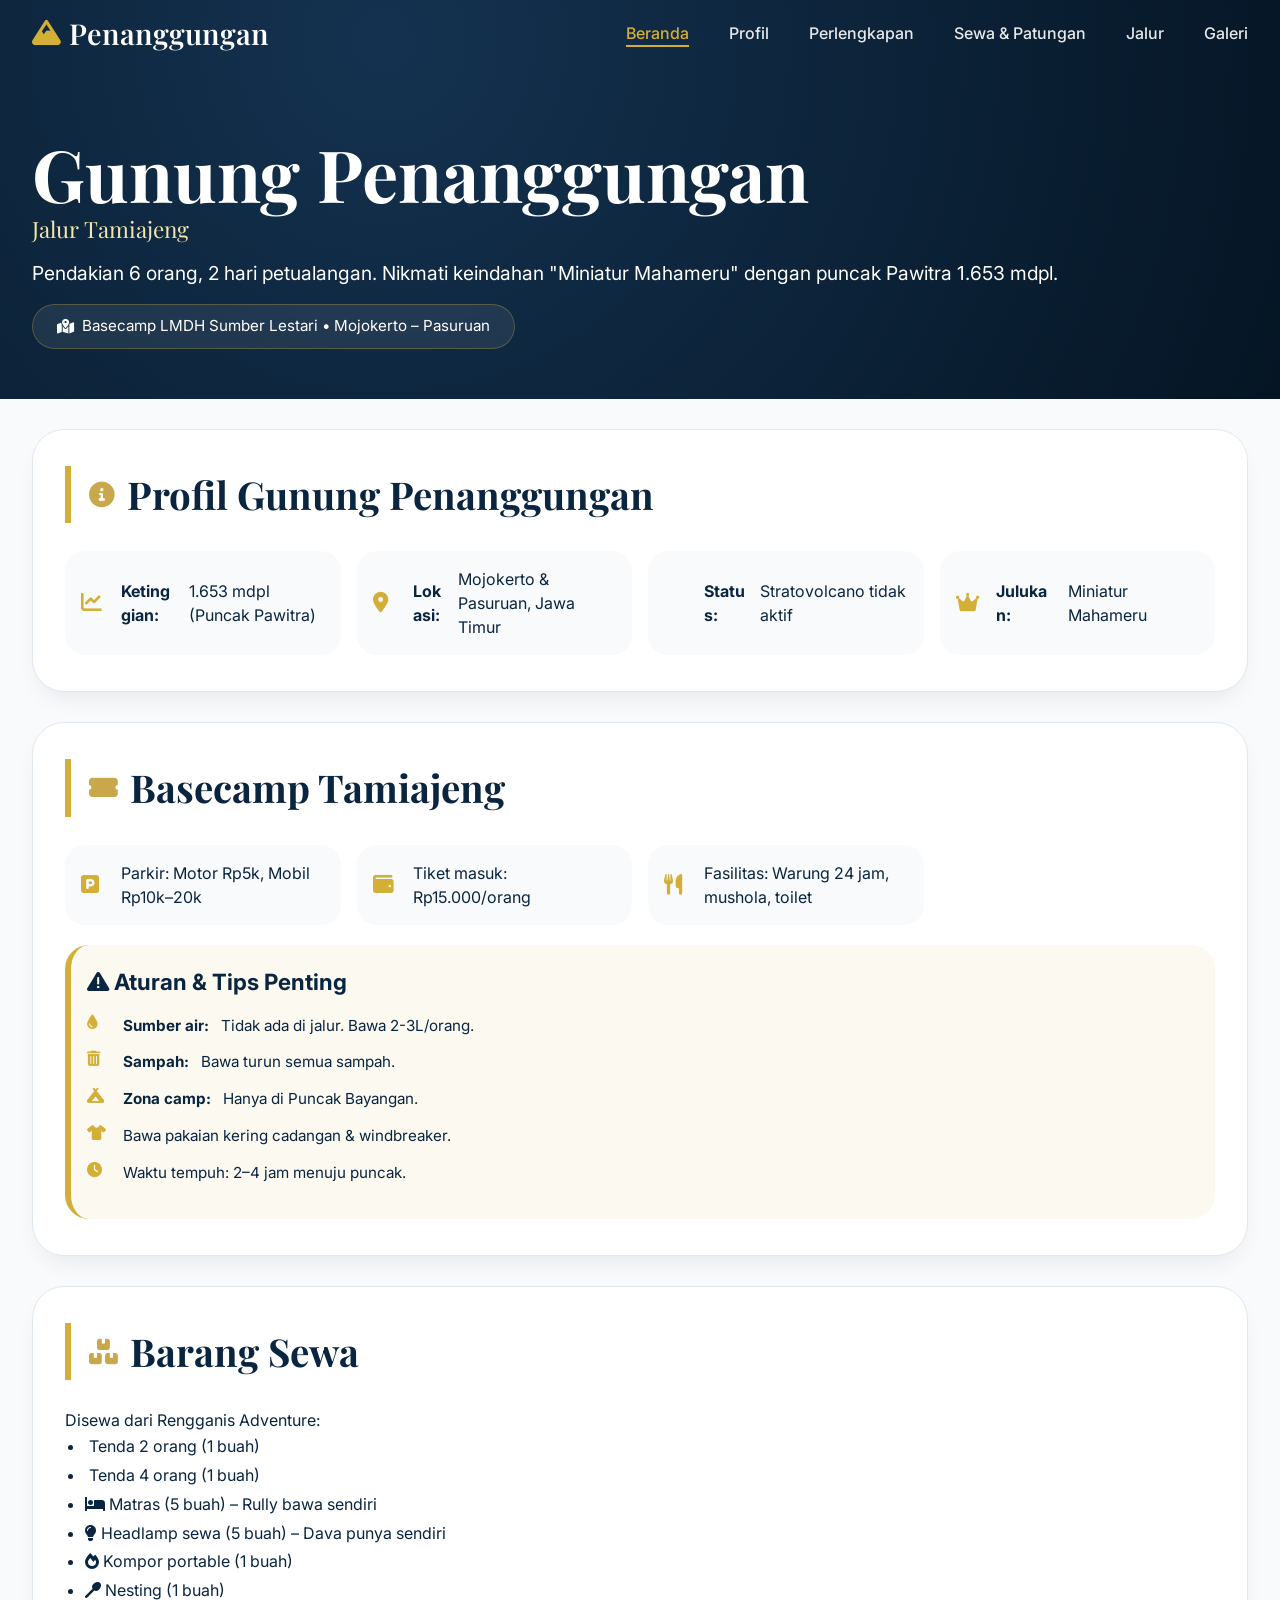
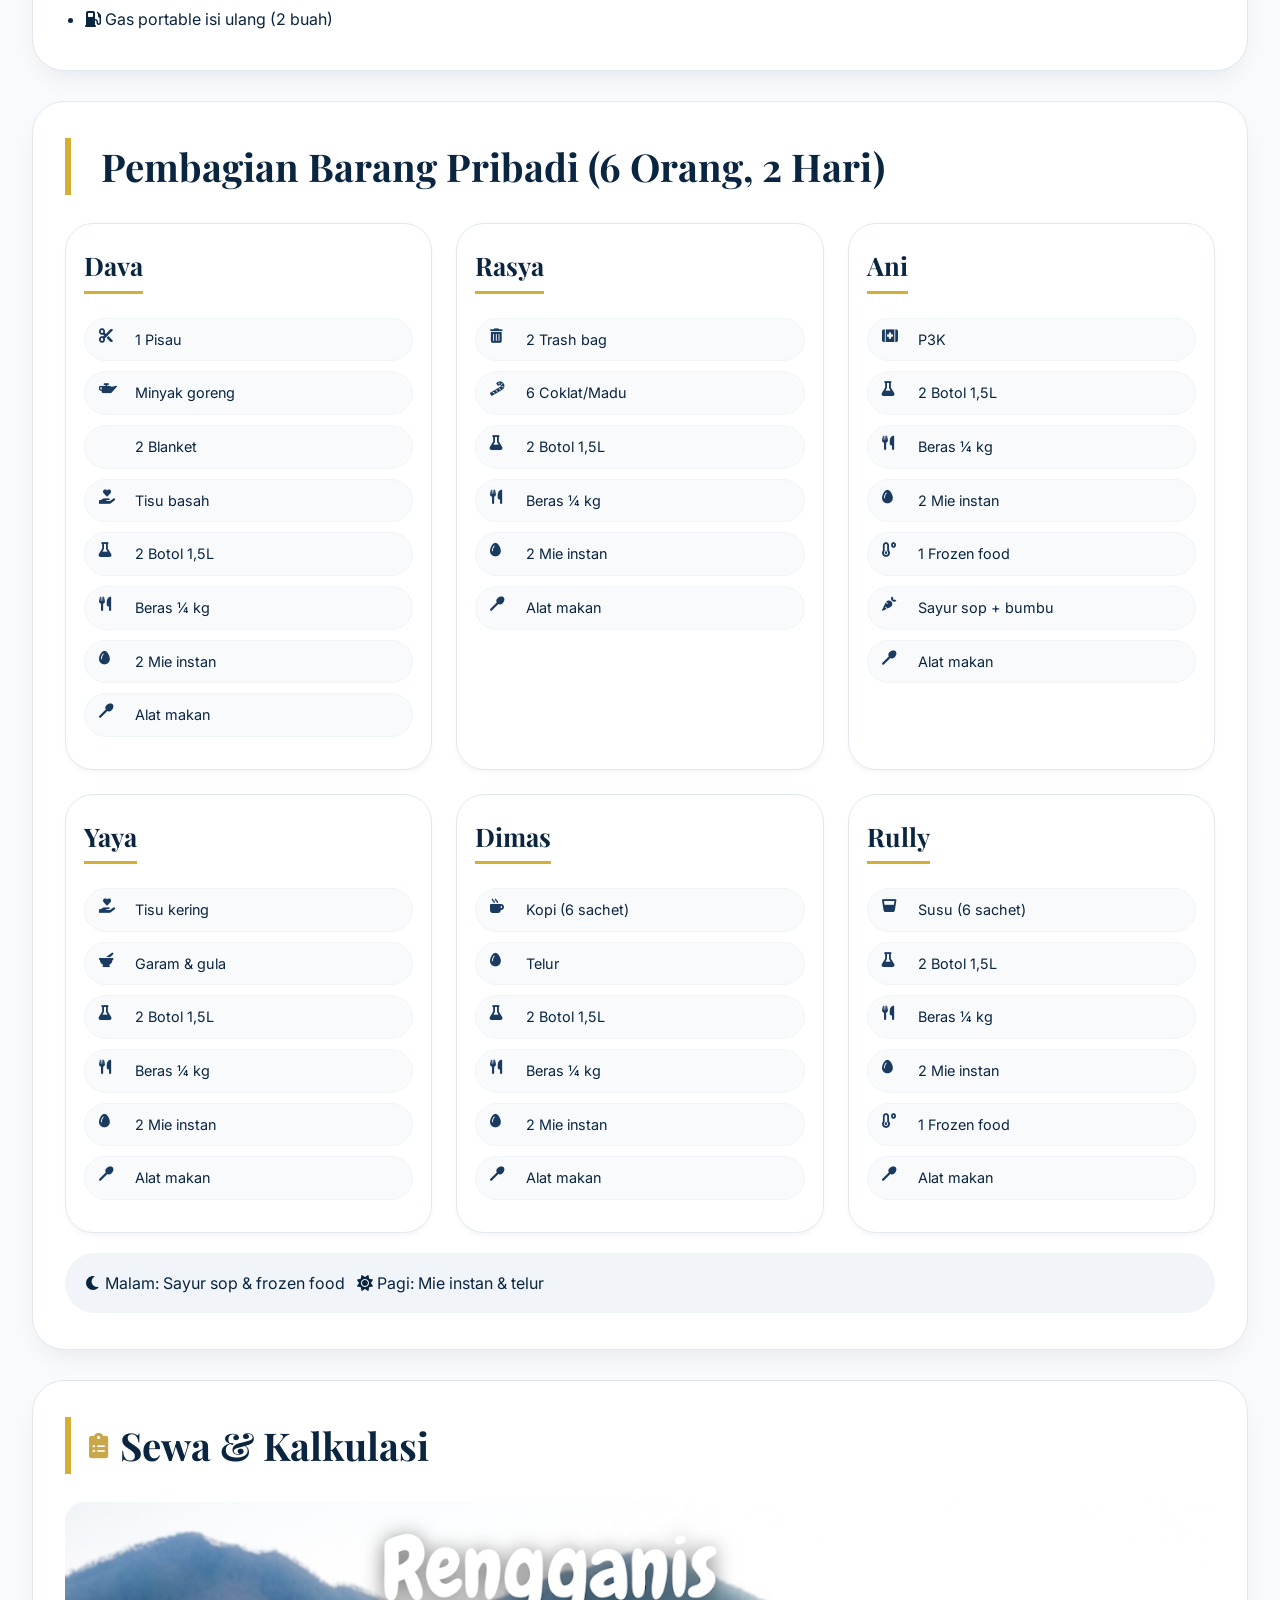
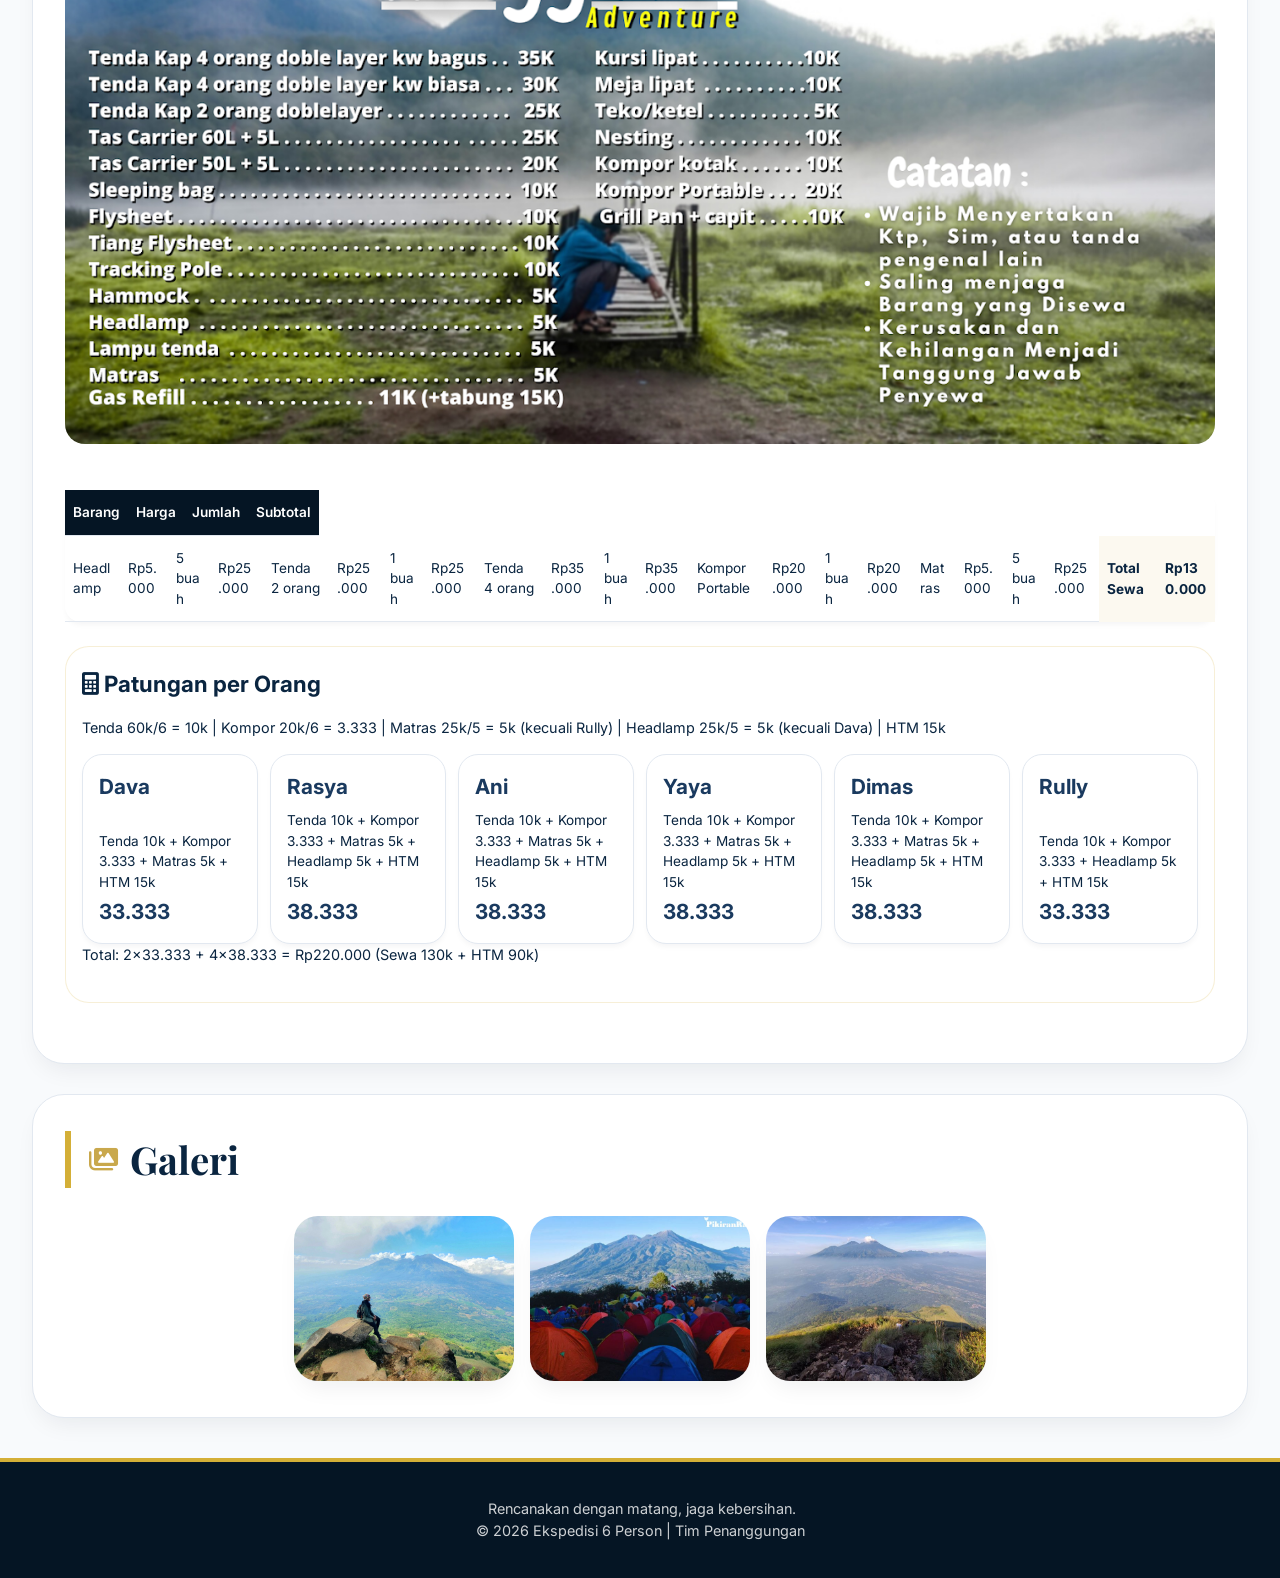
==== index.html @ e6b1906c "Update index.html" ====
<!DOCTYPE html>
<html lang="id">
<head>
    <meta charset="UTF-8">
    <meta name="viewport" content="width=device-width, initial-scale=1.0">
    <title>Gunung Penanggungan | Jalur Tamiajeng</title>
    <link rel="stylesheet" href="https://cdnjs.cloudflare.com/ajax/libs/font-awesome/6.0.0-beta3/css/all.min.css">
    <link rel="stylesheet" href="style.css">
</head>
<body>
    <nav class="navbar">
        <div class="container nav-container">
            <a href="index.html" class="logo"><i class="fas fa-mountain"></i> Penanggungan</a>
            <button class="hamburger" id="hamburgerBtn" aria-label="Menu">
                <span class="hamburger-line"></span>
                <span class="hamburger-line"></span>
                <span class="hamburger-line"></span>
            </button>
            <ul class="nav-links" id="navLinks">
                <li><a href="index.html#beranda">Beranda</a></li>
                <li><a href="index.html#profil">Profil</a></li>
                <li><a href="perlengkapan.html">Perlengkapan</a></li>
                <li><a href="index.html#sewa">Sewa & Patungan</a></li>
                <li><a href="jalur.html">Jalur</a></li>
                <li><a href="index.html#galeri">Galeri</a></li>
            </ul>
        </div>
    </nav>

    <header id="beranda" class="hero">
        <div class="container">
            <h1>Gunung Penanggungan<br><span>Jalur Tamiajeng</span></h1>
            <p>Pendakian 6 orang, 2 hari petualangan. Nikmati keindahan "Miniatur Mahameru" dengan puncak Pawitra 1.653 mdpl.</p>
            <div class="badge"><i class="fas fa-map-marked-alt"></i> Basecamp LMDH Sumber Lestari • Mojokerto – Pasuruan</div>
        </div>
    </header>

    <main class="container">
        <!-- Profil Gunung -->
        <section id="profil" class="section">
            <h2 class="section-title"><i class="fas fa-info-circle"></i> Profil Gunung Penanggungan</h2>
            <div class="info-grid">
                <div><i class="fas fa-chart-line"></i> <strong>Ketinggian:</strong> 1.653 mdpl (Puncak Pawitra)</div>
                <div><i class="fas fa-map-marker-alt"></i> <strong>Lokasi:</strong> Mojokerto & Pasuruan, Jawa Timur</div>
                <div><i class="fas fa-volcano"></i> <strong>Status:</strong> Stratovolcano tidak aktif</div>
                <div><i class="fas fa-crown"></i> <strong>Julukan:</strong> Miniatur Mahameru</div>
            </div>
        </section>

        <!-- Basecamp & Aturan -->
        <section class="section">
            <h2 class="section-title"><i class="fas fa-ticket-alt"></i> Basecamp Tamiajeng</h2>
            <div class="info-grid">
                <div><i class="fas fa-parking"></i> Parkir: Motor Rp5k, Mobil Rp10k–20k</div>
                <div><i class="fas fa-wallet"></i> Tiket masuk: Rp15.000/orang</div>
                <div><i class="fas fa-utensils"></i> Fasilitas: Warung 24 jam, mushola, toilet</div>
            </div>
            <div class="important-box mt-3">
                <h3><i class="fas fa-exclamation-triangle"></i> Aturan & Tips Penting</h3>
                <ul>
                    <li><i class="fas fa-tint"></i> <strong>Sumber air:</strong> Tidak ada di jalur. Bawa 2-3L/orang.</li>
                    <li><i class="fas fa-trash-alt"></i> <strong>Sampah:</strong> Bawa turun semua sampah.</li>
                    <li><i class="fas fa-campground"></i> <strong>Zona camp:</strong> Hanya di Puncak Bayangan.</li>
                    <li><i class="fas fa-tshirt"></i> Bawa pakaian kering cadangan & windbreaker.</li>
                    <li><i class="fas fa-clock"></i> Waktu tempuh: 2–4 jam menuju puncak.</li>
                </ul>
            </div>
        </section>

        <!-- Barang Sewa -->
        <section class="section">
            <h2 class="section-title"><i class="fas fa-boxes"></i> Barang Sewa</h2>
            <p>Disewa dari Rengganis Adventure:</p>
            <ul style="margin-left:20px; line-height:1.8;">
                <li><i class="fas fa-tent"></i> Tenda 2 orang (1 buah)</li>
                <li><i class="fas fa-tent"></i> Tenda 4 orang (1 buah)</li>
                <li><i class="fas fa-bed"></i> Matras (5 buah) – Rully bawa sendiri</li>
                <li><i class="fas fa-lightbulb"></i> Headlamp sewa (5 buah) – Dava punya sendiri</li>
                <li><i class="fas fa-fire"></i> Kompor portable (1 buah)</li>
                <li><i class="fas fa-utensil-spoon"></i> Nesting (1 buah)</li>
                <li><i class="fas fa-gas-pump"></i> Gas portable isi ulang (2 buah)</li>
            </ul>
        </section>

        <!-- Pembagian Barang Pribadi -->
        <section id="perlengkapan" class="section">
            <h2 class="section-title"><i class="fas fa-backpack"></i> Pembagian Barang Pribadi (6 Orang, 2 Hari)</h2>
            <div class="gear-grid">
                <!-- Dava -->
                <div class="person-card"><h3>Dava</h3><ul><li><i class="fas fa-cut"></i> 1 Pisau</li><li><i class="fas fa-oil-can"></i> Minyak goreng</li><li><i class="fas fa-bag"></i> 2 Blanket</li><li><i class="fas fa-hand-holding-heart"></i> Tisu basah</li><li><i class="fas fa-flask"></i> 2 Botol 1,5L</li><li><i class="fas fa-utensils"></i> Beras ¼ kg</li><li><i class="fas fa-egg"></i> 2 Mie instan</li><li><i class="fas fa-utensil-spoon"></i> Alat makan</li></ul></div>
                <!-- Rasya -->
                <div class="person-card"><h3>Rasya</h3><ul><li><i class="fas fa-trash-alt"></i> 2 Trash bag</li><li><i class="fas fa-candy-cane"></i> 6 Coklat/Madu</li><li><i class="fas fa-flask"></i> 2 Botol 1,5L</li><li><i class="fas fa-utensils"></i> Beras ¼ kg</li><li><i class="fas fa-egg"></i> 2 Mie instan</li><li><i class="fas fa-utensil-spoon"></i> Alat makan</li></ul></div>
                <!-- Ani -->
                <div class="person-card"><h3>Ani</h3><ul><li><i class="fas fa-first-aid"></i> P3K</li><li><i class="fas fa-flask"></i> 2 Botol 1,5L</li><li><i class="fas fa-utensils"></i> Beras ¼ kg</li><li><i class="fas fa-egg"></i> 2 Mie instan</li><li><i class="fas fa-temperature-low"></i> 1 Frozen food</li><li><i class="fas fa-carrot"></i> Sayur sop + bumbu</li><li><i class="fas fa-utensil-spoon"></i> Alat makan</li></ul></div>
                <!-- Yaya -->
                <div class="person-card"><h3>Yaya</h3><ul><li><i class="fas fa-hand-holding-heart"></i> Tisu kering</li><li><i class="fas fa-mortar-pestle"></i> Garam & gula</li><li><i class="fas fa-flask"></i> 2 Botol 1,5L</li><li><i class="fas fa-utensils"></i> Beras ¼ kg</li><li><i class="fas fa-egg"></i> 2 Mie instan</li><li><i class="fas fa-utensil-spoon"></i> Alat makan</li></ul></div>
                <!-- Dimas -->
                <div class="person-card"><h3>Dimas</h3><ul><li><i class="fas fa-mug-hot"></i> Kopi (6 sachet)</li><li><i class="fas fa-egg"></i> Telur</li><li><i class="fas fa-flask"></i> 2 Botol 1,5L</li><li><i class="fas fa-utensils"></i> Beras ¼ kg</li><li><i class="fas fa-egg"></i> 2 Mie instan</li><li><i class="fas fa-utensil-spoon"></i> Alat makan</li></ul></div>
                <!-- Rully -->
                <div class="person-card"><h3>Rully</h3><ul><li><i class="fas fa-glass-whiskey"></i> Susu (6 sachet)</li><li><i class="fas fa-flask"></i> 2 Botol 1,5L</li><li><i class="fas fa-utensils"></i> Beras ¼ kg</li><li><i class="fas fa-egg"></i> 2 Mie instan</li><li><i class="fas fa-temperature-low"></i> 1 Frozen food</li><li><i class="fas fa-utensil-spoon"></i> Alat makan</li></ul></div>
            </div>
            <div class="meal-plan">
                <div><i class="fas fa-moon"></i> Malam: Sayur sop & frozen food</div>
                <div><i class="fas fa-sun"></i> Pagi: Mie instan & telur</div>
            </div>
        </section>

        <!-- Sewa & Patungan -->
        <section id="sewa" class="section">
            <h2 class="section-title"><i class="fas fa-clipboard-list"></i> Sewa & Kalkulasi</h2>
            <img src="pamflet_harga_sewa.jpg" alt="Pamflet Harga" style="max-width:100%; border-radius:20px; margin-bottom:20px;">
            
            <table class="sewa-table">
                <thead>
                    <tr><th>Barang</th><th>Harga</th><th>Jumlah</th><th>Subtotal</th></tr>
                </thead>
                <tbody>
                    <tr><td data-label="Barang">Headlamp</td><td data-label="Harga">Rp5.000</td><td data-label="Jumlah">5 buah</td><td data-label="Subtotal">Rp25.000</td></tr>
                    <tr><td data-label="Barang">Tenda 2 orang</td><td data-label="Harga">Rp25.000</td><td data-label="Jumlah">1 buah</td><td data-label="Subtotal">Rp25.000</td></tr>
                    <tr><td data-label="Barang">Tenda 4 orang</td><td data-label="Harga">Rp35.000</td><td data-label="Jumlah">1 buah</td><td data-label="Subtotal">Rp35.000</td></tr>
                    <tr><td data-label="Barang">Kompor Portable</td><td data-label="Harga">Rp20.000</td><td data-label="Jumlah">1 buah</td><td data-label="Subtotal">Rp20.000</td></tr>
                    <tr><td data-label="Barang">Matras</td><td data-label="Harga">Rp5.000</td><td data-label="Jumlah">5 buah</td><td data-label="Subtotal">Rp25.000</td></tr>
                    <tr class="highlight"><td colspan="3" data-label="Total"><strong>Total Sewa</strong></td><td data-label="Subtotal"><strong>Rp130.000</strong></td></tr>
                </tbody>
            </table>

            <div class="cost-summary">
                <h3><i class="fas fa-calculator"></i> Patungan per Orang</h3>
                <p>Tenda 60k/6 = 10k | Kompor 20k/6 = 3.333 | Matras 25k/5 = 5k (kecuali Rully) | Headlamp 25k/5 = 5k (kecuali Dava) | HTM 15k</p>
                <div class="cost-per-person">
                    <div class="person-cost"><strong>Dava</strong><div class="details">Tenda 10k + Kompor 3.333 + Matras 5k + HTM 15k<hr><strong>33.333</strong></div></div>
                    <div class="person-cost"><strong>Rasya</strong><div class="details">Tenda 10k + Kompor 3.333 + Matras 5k + Headlamp 5k + HTM 15k<hr><strong>38.333</strong></div></div>
                    <div class="person-cost"><strong>Ani</strong><div class="details">Tenda 10k + Kompor 3.333 + Matras 5k + Headlamp 5k + HTM 15k<hr><strong>38.333</strong></div></div>
                    <div class="person-cost"><strong>Yaya</strong><div class="details">Tenda 10k + Kompor 3.333 + Matras 5k + Headlamp 5k + HTM 15k<hr><strong>38.333</strong></div></div>
                    <div class="person-cost"><strong>Dimas</strong><div class="details">Tenda 10k + Kompor 3.333 + Matras 5k + Headlamp 5k + HTM 15k<hr><strong>38.333</strong></div></div>
                    <div class="person-cost"><strong>Rully</strong><div class="details">Tenda 10k + Kompor 3.333 + Headlamp 5k + HTM 15k<hr><strong>33.333</strong></div></div>
                </div>
                <p class="mt-3">Total: 2x33.333 + 4x38.333 = Rp220.000 (Sewa 130k + HTM 90k)</p>
            </div>
        </section>

        <!-- Galeri -->
        <section id="galeri" class="section">
            <h2 class="section-title"><i class="fas fa-images"></i> Galeri</h2>
            <div class="gallery">
                <img src="view1.jpg" alt="Pemandangan" class="gallery-item">
                <img src="view2.jpg" alt="Jalur" class="gallery-item">
                <img src="view3.jpg" alt="Puncak" class="gallery-item">
            </div>
        </section>
    </main>

    <footer>
        <div class="container">
            <p><i class="fas fa-mountain-sun"></i> Rencanakan dengan matang, jaga kebersihan.</p>
            <p>© 2026 Ekspedisi 6 Person | Tim Penanggungan</p>
        </div>
    </footer>

    <div id="lightboxModal" class="lightbox-modal">
        <span class="close-lightbox">&times;</span>
        <img class="lightbox-img" id="lightboxImg" alt="preview">
    </div>
    <script src="script.js"></script>
</body>
</html>
---- style.css ----
/* style.css - Ultra Premium, Tanpa Scroll Horizontal, Mobile-First */
@import url('https://fonts.googleapis.com/css2?family=Inter:wght@400;500;600;700;800&family=Playfair+Display:wght@500;600;700&display=swap');

:root {
    --font-primary: 'Inter', system-ui, -apple-system, sans-serif;
    --font-display: 'Playfair Display', serif;
    --deep-blue: #051524;
    --navy: #0A2540;
    --royal-blue: #1A3A5F;
    --gold: #D4AF37;
    --gold-light: #F3E5AB;
    --gold-soft: #C9A84C;
    --white: #FFFFFF;
    --off-white: #F8FAFC;
    --gray-100: #F1F5F9;
    --gray-200: #E2E8F0;
    --shadow-sm: 0 4px 6px -2px rgba(5,21,36,0.05);
    --shadow-md: 0 12px 24px -8px rgba(5,21,36,0.08);
    --shadow-lg: 0 24px 36px -12px rgba(5,21,36,0.12);
    --transition: all 0.3s ease;
}

* {
    margin: 0;
    padding: 0;
    box-sizing: border-box;
}

html, body {
    width: 100%;
    overflow-x: hidden;
}

body {
    font-family: var(--font-primary);
    background: var(--off-white);
    color: var(--navy);
    line-height: 1.5;
    -webkit-font-smoothing: antialiased;
    font-size: 16px;
}

.container {
    width: 100%;
    max-width: 1320px;
    margin: 0 auto;
    padding: 0 16px;
}

/* ========== NAVBAR (HAMBURGER) ========== */
.navbar {
    position: fixed;
    top: 0;
    left: 0;
    width: 100%;
    z-index: 1000;
    background: transparent;
    transition: var(--transition);
    padding: 12px 0;
}

.navbar.scrolled {
    background: rgba(10, 37, 64, 0.85);
    backdrop-filter: blur(12px);
    border-bottom: 1px solid rgba(212,175,55,0.2);
    box-shadow: var(--shadow-md);
}

.nav-container {
    display: flex;
    justify-content: space-between;
    align-items: center;
}

.logo {
    font-family: var(--font-display);
    font-size: 1.8rem;
    font-weight: 600;
    color: var(--white);
    text-decoration: none;
    display: flex;
    align-items: center;
    gap: 8px;
}

.logo i {
    color: var(--gold);
}

.hamburger {
    display: flex;
    flex-direction: column;
    justify-content: space-around;
    width: 30px;
    height: 26px;
    background: transparent;
    border: none;
    cursor: pointer;
    padding: 0;
    z-index: 1001;
}

.hamburger-line {
    width: 100%;
    height: 3px;
    background-color: var(--white);
    border-radius: 10px;
    transition: var(--transition);
}

.hamburger.active .hamburger-line:nth-child(1) {
    transform: translateY(9px) rotate(45deg);
}
.hamburger.active .hamburger-line:nth-child(2) {
    opacity: 0;
}
.hamburger.active .hamburger-line:nth-child(3) {
    transform: translateY(-9px) rotate(-45deg);
}

.nav-links {
    display: none;
    flex-direction: column;
    width: 100%;
    background: rgba(10, 37, 64, 0.95);
    backdrop-filter: blur(12px);
    padding: 16px 0;
    border-radius: 0 0 24px 24px;
    position: absolute;
    top: 100%;
    left: 0;
    z-index: 999;
    border-bottom: 2px solid var(--gold);
    list-style: none;
}

.nav-links.show {
    display: flex;
}

.nav-links a {
    color: white;
    padding: 14px 24px;
    display: block;
    font-size: 1.1rem;
    text-decoration: none;
    font-weight: 500;
    border-bottom: 1px solid rgba(255,255,255,0.1);
}

.nav-links a:hover,
.nav-links a.active {
    color: var(--gold);
}

/* Desktop */
@media (min-width: 768px) {
    .hamburger { display: none; }
    .nav-links {
        display: flex !important;
        flex-direction: row;
        position: static;
        background: transparent;
        backdrop-filter: none;
        padding: 0;
        width: auto;
        border-radius: 0;
        border: none;
        gap: 2.5rem;
    }
    .nav-links a {
        color: rgba(255,255,255,0.9);
        padding: 6px 0;
        font-size: 1rem;
        border: none;
    }
    .navbar.scrolled .nav-links a {
        color: rgba(255,255,255,0.85);
    }
    .nav-links a::after {
        content: '';
        display: block;
        width: 0;
        height: 2px;
        background: var(--gold);
        transition: var(--transition);
    }
    .nav-links a:hover::after,
    .nav-links a.active::after {
        width: 100%;
    }
}

/* ========== HERO ========== */
.hero {
    background: radial-gradient(circle at 30% 10%, #143250 0%, var(--deep-blue) 100%);
    color: white;
    padding: 130px 0 50px;
    margin-bottom: 30px;
}

.hero h1 {
    font-family: var(--font-display);
    font-size: 2.5rem;
    line-height: 1.2;
    word-break: break-word;
}
.hero h1 span {
    font-size: 1.2rem;
    font-weight: 400;
    color: var(--gold-light);
    display: block;
}
.hero p {
    font-size: 1rem;
    margin: 16px 0;
    word-break: break-word;
}
.badge {
    background: rgba(255,255,255,0.08);
    backdrop-filter: blur(8px);
    display: inline-flex;
    align-items: center;
    gap: 8px;
    padding: 8px 16px;
    border-radius: 60px;
    font-size: 0.85rem;
    border: 1px solid rgba(212,175,55,0.3);
    word-break: break-word;
}

/* ========== SECTION ========== */
.section {
    background: white;
    border-radius: 24px;
    padding: 28px 18px;
    margin-bottom: 30px;
    box-shadow: var(--shadow-md);
    border: 1px solid var(--gray-200);
    word-wrap: break-word;
}

.section-title {
    font-family: var(--font-display);
    font-size: 2rem;
    border-left: 6px solid var(--gold);
    padding-left: 18px;
    margin-bottom: 28px;
    display: flex;
    align-items: center;
    word-break: break-word;
}
.section-title i {
    color: var(--gold-soft);
    margin-right: 12px;
    font-size: 1.6rem;
}

/* Info Grid */
.info-grid {
    display: grid;
    grid-template-columns: 1fr;
    gap: 16px;
}
.info-grid div {
    background: var(--off-white);
    padding: 16px;
    border-radius: 20px;
    display: flex;
    align-items: center;
    gap: 12px;
    word-break: break-word;
}
.info-grid i {
    color: var(--gold);
    font-size: 1.3rem;
    width: 28px;
    flex-shrink: 0;
}

/* Important Box */
.important-box {
    background: #FCF9F0;
    border-left: 6px solid var(--gold);
    padding: 20px 16px;
    border-radius: 24px;
    margin-top: 20px;
}
.important-box h3 {
    font-size: 1.4rem;
    margin-bottom: 16px;
}
.important-box li {
    margin-bottom: 14px;
    display: flex;
    gap: 12px;
    font-size: 0.95rem;
    word-break: break-word;
}
.important-box li i {
    color: var(--gold);
    width: 24px;
    flex-shrink: 0;
}

/* Person Cards */
.gear-grid {
    display: grid;
    grid-template-columns: 1fr;
    gap: 24px;
}
.person-card {
    background: white;
    border-radius: 28px;
    padding: 22px 18px;
    border: 1px solid var(--gray-200);
    box-shadow: var(--shadow-sm);
}
.person-card h3 {
    font-family: var(--font-display);
    font-size: 1.6rem;
    border-bottom: 3px solid var(--gold);
    display: inline-block;
    padding-bottom: 6px;
    margin-bottom: 24px;
}
.person-card ul {
    list-style: none;
}
.person-card li {
    margin-bottom: 10px;
    display: flex;
    align-items: flex-start;
    gap: 12px;
    background: var(--off-white);
    padding: 10px 14px;
    border-radius: 30px;
    font-size: 0.9rem;
    border: 1px solid var(--gray-100);
    word-break: break-word;
}
.person-card li i {
    width: 24px;
    color: var(--royal-blue);
    flex-shrink: 0;
}
.meal-plan {
    display: flex;
    flex-direction: column;
    gap: 12px;
    background: var(--gray-100);
    padding: 18px 20px;
    border-radius: 30px;
    margin-top: 20px;
}

/* ========== TABEL SEWA (TANPA SCROLL) ========== */
.sewa-table {
    width: 100%;
    border-collapse: collapse;
    margin: 20px 0;
    font-size: 0.85rem;
    border-radius: 16px;
    box-shadow: var(--shadow-sm);
    display: table;
    table-layout: fixed;
    word-break: break-word;
}

.sewa-table th,
.sewa-table td {
    padding: 12px 8px;
    text-align: left;
    border-bottom: 1px solid var(--gray-200);
}

.sewa-table th {
    background: var(--deep-blue);
    color: white;
    font-weight: 600;
}

.sewa-table tr:last-child td {
    border-bottom: none;
}

.highlight {
    background: #FCF9F0;
    font-weight: 700;
}

/* Responsif: jika layar terlalu kecil, ubah tampilan tabel menjadi blok */
@media (max-width: 480px) {
    .sewa-table,
    .sewa-table thead,
    .sewa-table tbody,
    .sewa-table tr,
    .sewa-table th,
    .sewa-table td {
        display: block;
        width: 100%;
    }
    .sewa-table thead {
        display: none; /* Sembunyikan header asli */
    }
    .sewa-table tr {
        margin-bottom: 16px;
        border: 1px solid var(--gray-200);
        border-radius: 16px;
        background: white;
        padding: 12px;
    }
    .sewa-table td {
        display: flex;
        justify-content: space-between;
        align-items: center;
        padding: 10px 0;
        border-bottom: 1px dashed var(--gray-200);
    }
    .sewa-table td:last-child {
        border-bottom: none;
    }
    .sewa-table td::before {
        content: attr(data-label);
        font-weight: 600;
        color: var(--deep-blue);
        width: 50%;
    }
    .highlight {
        background: #FCF9F0;
    }
}

/* Cost Summary */
.cost-summary {
    background: rgba(255,255,255,0.8);
    backdrop-filter: blur(8px);
    border-radius: 24px;
    padding: 20px 16px;
    margin: 24px 0;
    border: 1px solid rgba(212,175,55,0.2);
}
.cost-summary h3 {
    font-size: 1.4rem;
    margin-bottom: 16px;
}
.cost-summary p {
    font-size: 0.9rem;
    margin-bottom: 16px;
    word-break: break-word;
}

.cost-per-person {
    display: flex;
    flex-direction: column;
    gap: 12px;
}
.person-cost {
    background: white;
    border-radius: 20px;
    padding: 16px;
    box-shadow: var(--shadow-sm);
    border: 1px solid var(--gray-200);
    display: flex;
    flex-wrap: wrap;
    align-items: center;
    justify-content: space-between;
}
.person-cost strong {
    font-size: 1.3rem;
    color: var(--royal-blue);
}
.person-cost i {
    color: var(--gold);
    width: 28px;
    font-size: 1.2rem;
}
.person-cost .details {
    width: 100%;
    margin-top: 8px;
    font-size: 0.85rem;
    color: var(--gray-600);
    display: flex;
    flex-wrap: wrap;
    gap: 4px 12px;
    word-break: break-word;
}
.person-cost hr {
    display: none;
}

/* ========== ROUTE TABLE (TANPA SCROLL) ========== */
.route-table {
    margin: 20px 0;
    border-radius: 16px;
    width: 100%;
}
.route-table table {
    width: 100%;
    border-collapse: collapse;
    table-layout: fixed;
    word-break: break-word;
}
.route-table th,
.route-table td {
    padding: 12px 8px;
    text-align: left;
    border-bottom: 1px solid var(--gray-200);
}
.route-table th {
    background: var(--deep-blue);
    color: white;
}
/* Ubah ke blok pada layar kecil */
@media (max-width: 600px) {
    .route-table table,
    .route-table thead,
    .route-table tbody,
    .route-table tr,
    .route-table th,
    .route-table td {
        display: block;
        width: 100%;
    }
    .route-table thead {
        display: none;
    }
    .route-table tr {
        margin-bottom: 16px;
        border: 1px solid var(--gray-200);
        border-radius: 16px;
        background: white;
        padding: 12px;
    }
    .route-table td {
        display: flex;
        justify-content: space-between;
        padding: 10px 0;
        border-bottom: 1px dashed var(--gray-200);
    }
    .route-table td:last-child {
        border-bottom: none;
    }
    .route-table td::before {
        content: attr(data-label);
        font-weight: 600;
        color: var(--deep-blue);
        width: 45%;
    }
}

/* Interactive Slider */
.interactive-slider {
    background: white;
    border-radius: 24px;
    padding: 24px 18px;
    margin: 24px 0;
    box-shadow: var(--shadow-sm);
}
.slider-label {
    margin-bottom: 16px;
    font-weight: 600;
    display: flex;
    flex-wrap: wrap;
    justify-content: space-between;
}
.pos-info {
    background: var(--off-white);
    padding: 16px;
    border-radius: 20px;
    border-left: 6px solid var(--gold);
    word-break: break-word;
}
.btn-pdf {
    display: inline-flex;
    align-items: center;
    gap: 12px;
    background: var(--deep-blue);
    color: white;
    padding: 14px 24px;
    border-radius: 50px;
    text-decoration: none;
    font-weight: 600;
    width: 100%;
    justify-content: center;
}

/* Gallery */
.gallery {
    display: flex;
    flex-wrap: wrap;
    justify-content: center;
    gap: 16px;
}
.gallery-item {
    width: 100%;
    max-width: 300px;
    aspect-ratio: 4/3;
    object-fit: cover;
    border-radius: 24px;
    cursor: pointer;
    box-shadow: var(--shadow-md);
    transition: var(--transition);
}
.gallery-item:hover {
    transform: scale(1.02);
    border: 2px solid var(--gold);
}

/* Lightbox */
.lightbox-modal {
    display: none;
    position: fixed;
    inset: 0;
    background: rgba(5,21,36,0.95);
    backdrop-filter: blur(20px);
    justify-content: center;
    align-items: center;
    z-index: 2000;
}
.lightbox-img {
    max-width: 95vw;
    max-height: 85vh;
    border-radius: 30px;
    border: 2px solid var(--gold);
}
.close-lightbox {
    position: absolute;
    top: 20px; right: 20px;
    font-size: 40px;
    color: white;
    background: rgba(0,0,0,0.3);
    width: 48px; height: 48px;
    display: flex;
    align-items: center;
    justify-content: center;
    border-radius: 50%;
    cursor: pointer;
}

/* Footer */
footer {
    background: var(--deep-blue);
    color: rgba(255,255,255,0.8);
    padding: 36px 0;
    margin-top: 40px;
    border-top: 4px solid var(--gold);
    text-align: center;
}
footer p {
    font-size: 0.9rem;
    padding: 0 16px;
    word-break: break-word;
}

/* ========== RESPONSIVE (Tablet & Desktop) ========== */
@media (min-width: 640px) {
    .container { padding: 0 24px; }
    .hero h1 { font-size: 3.5rem; }
    .hero h1 span { font-size: 1.4rem; }
    .hero p { font-size: 1.2rem; }
    .badge { font-size: 0.95rem; padding: 10px 24px; }
    .section { padding: 36px 32px; border-radius: 32px; }
    .section-title { font-size: 2.4rem; }
    .info-grid { grid-template-columns: repeat(2,1fr); }
    .gear-grid { grid-template-columns: repeat(2,1fr); }
    .meal-plan { flex-direction: row; }
    .cost-per-person { flex-direction: row; flex-wrap: wrap; }
    .person-cost { flex: 1 1 160px; flex-direction: column; align-items: flex-start; }
    .person-cost .details { margin-top: 8px; }
    .btn-pdf { width: auto; }
    .gallery-item { width: 220px; }
    /* Kembalikan tabel ke tampilan normal */
    .sewa-table,
    .sewa-table thead,
    .sewa-table tbody,
    .sewa-table tr,
    .sewa-table th,
    .sewa-table td {
        display: table;
        display: table-header-group;
        display: table-row-group;
        display: table-row;
        display: table-cell;
    }
    .sewa-table {
        display: table;
        table-layout: auto;
    }
    .sewa-table thead {
        display: table-header-group;
    }
    .sewa-table td::before {
        content: none;
    }
    .route-table table,
    .route-table thead,
    .route-table tbody,
    .route-table tr,
    .route-table th,
    .route-table td {
        display: table;
        display: table-header-group;
        display: table-row-group;
        display: table-row;
        display: table-cell;
    }
    .route-table table {
        table-layout: auto;
    }
    .route-table td::before {
        content: none;
    }
}

@media (min-width: 1024px) {
    .container { padding: 0 32px; }
    .hero h1 { font-size: 4.5rem; }
    .info-grid { grid-template-columns: repeat(4,1fr); }
    .gear-grid { grid-template-columns: repeat(3,1fr); }
}

/* Scroll Reveal */
.reveal {
    opacity: 0;
    transform: translateY(20px);
    transition: opacity 0.7s, transform 0.7s;
}
.reveal.visible {
    opacity: 1;
    transform: translateY(0);
}

/* Pastikan tidak ada overflow */
img, svg, iframe {
    max-width: 100%;
    height: auto;
}
p, li, .badge, .pos-info, .person-cost, .important-box li {
    word-wrap: break-word;
    overflow-wrap: break-word;
}
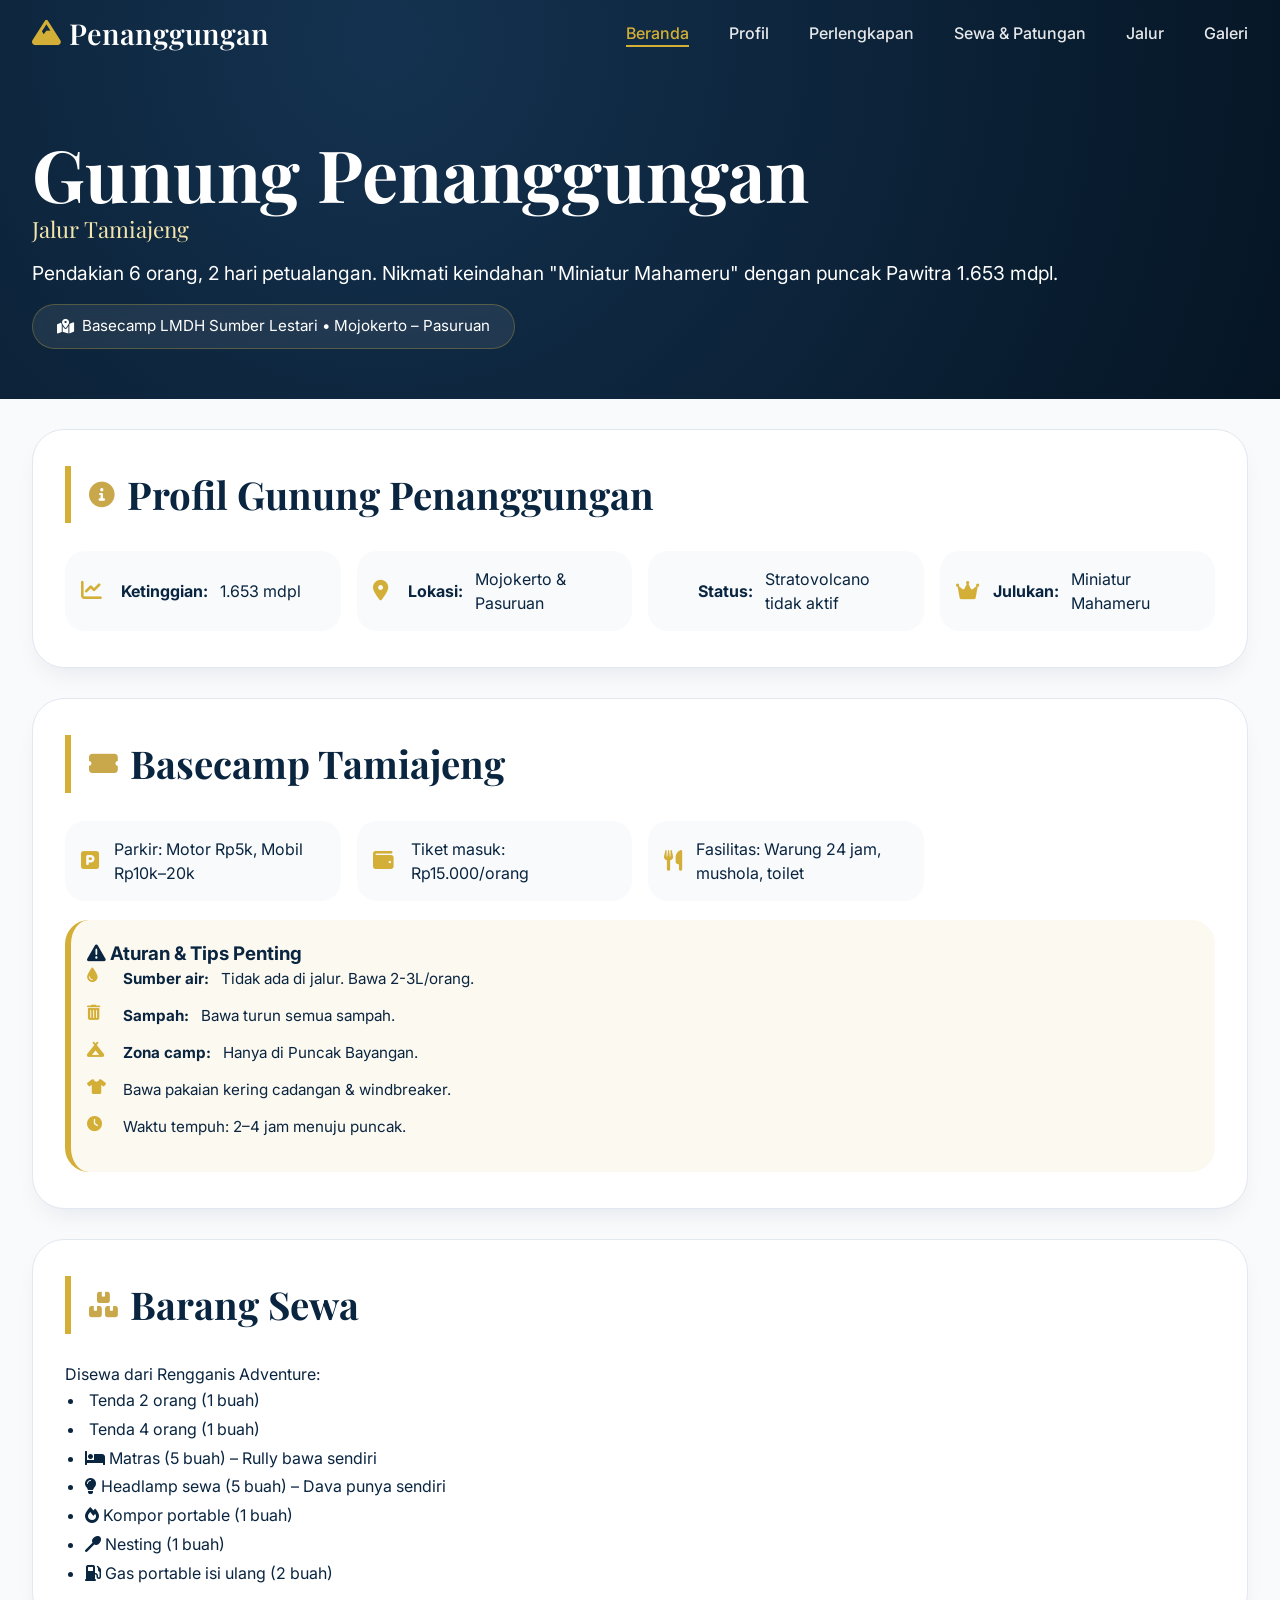
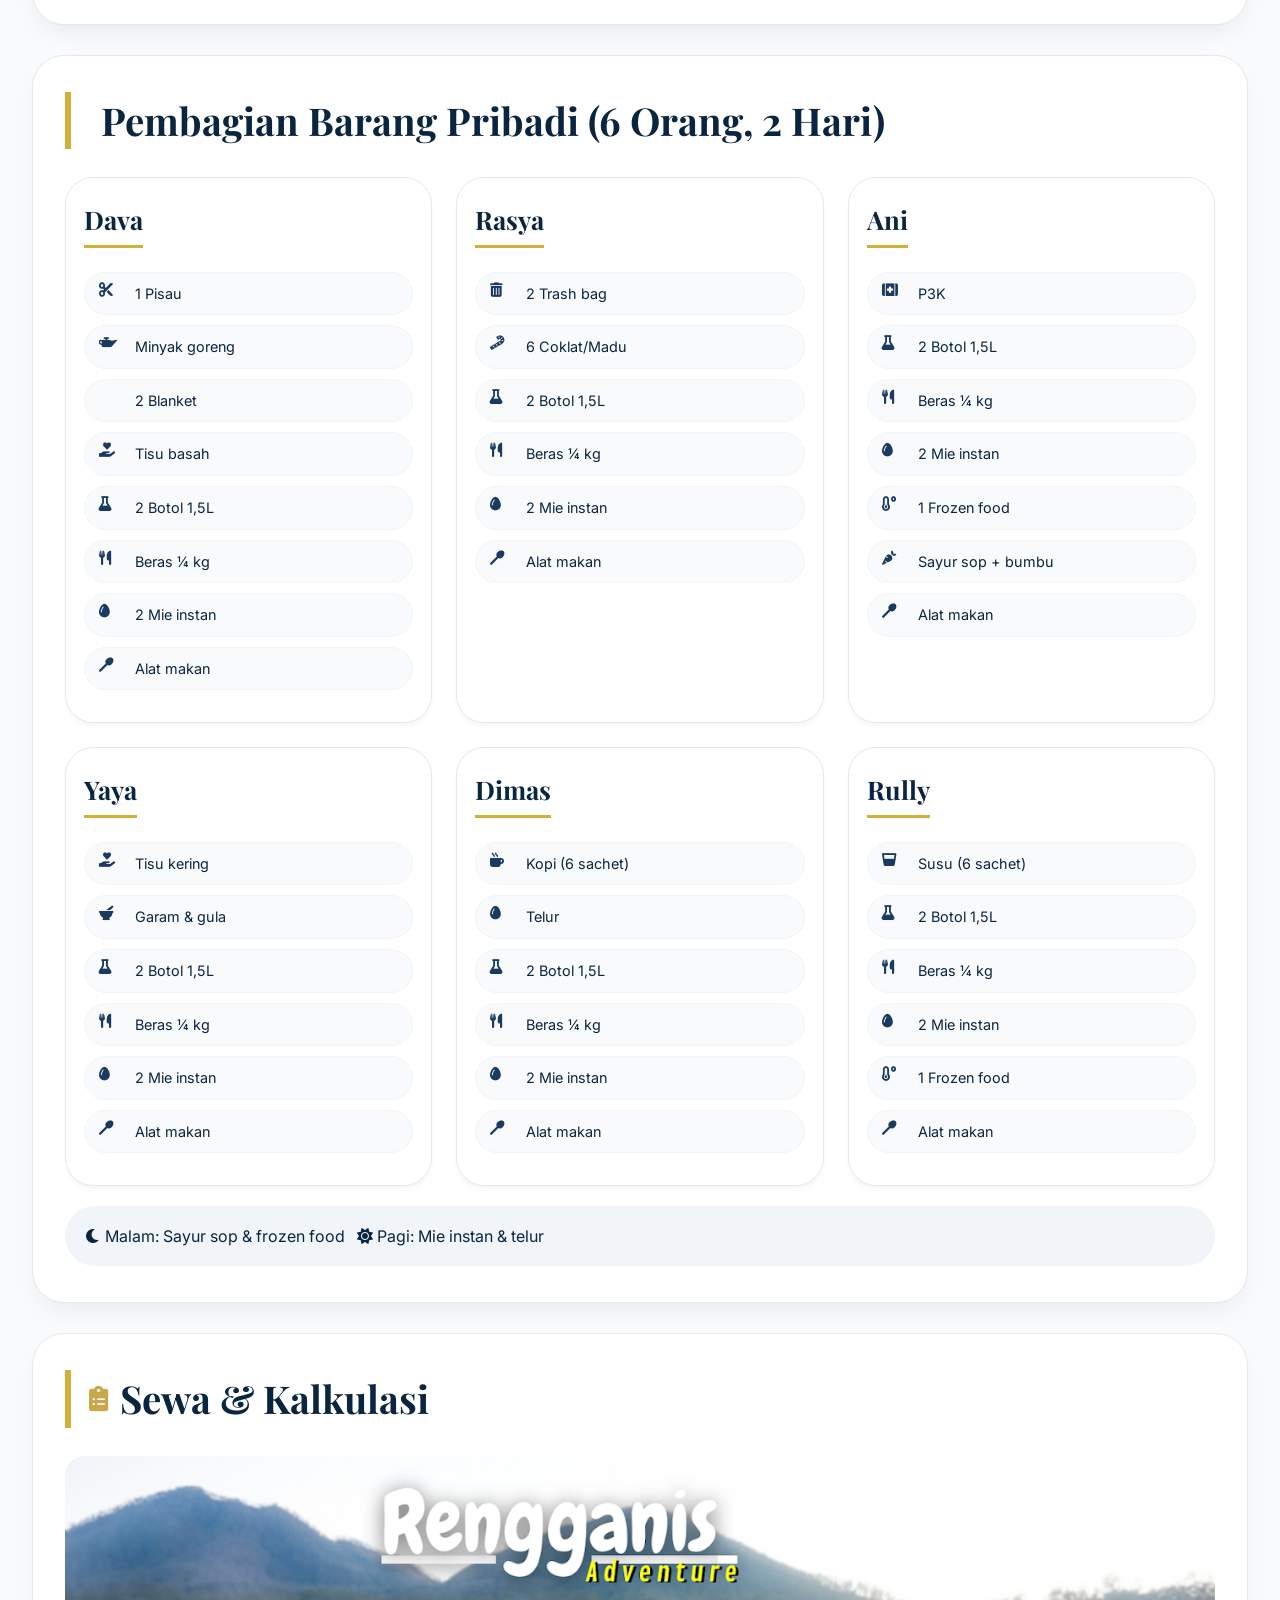
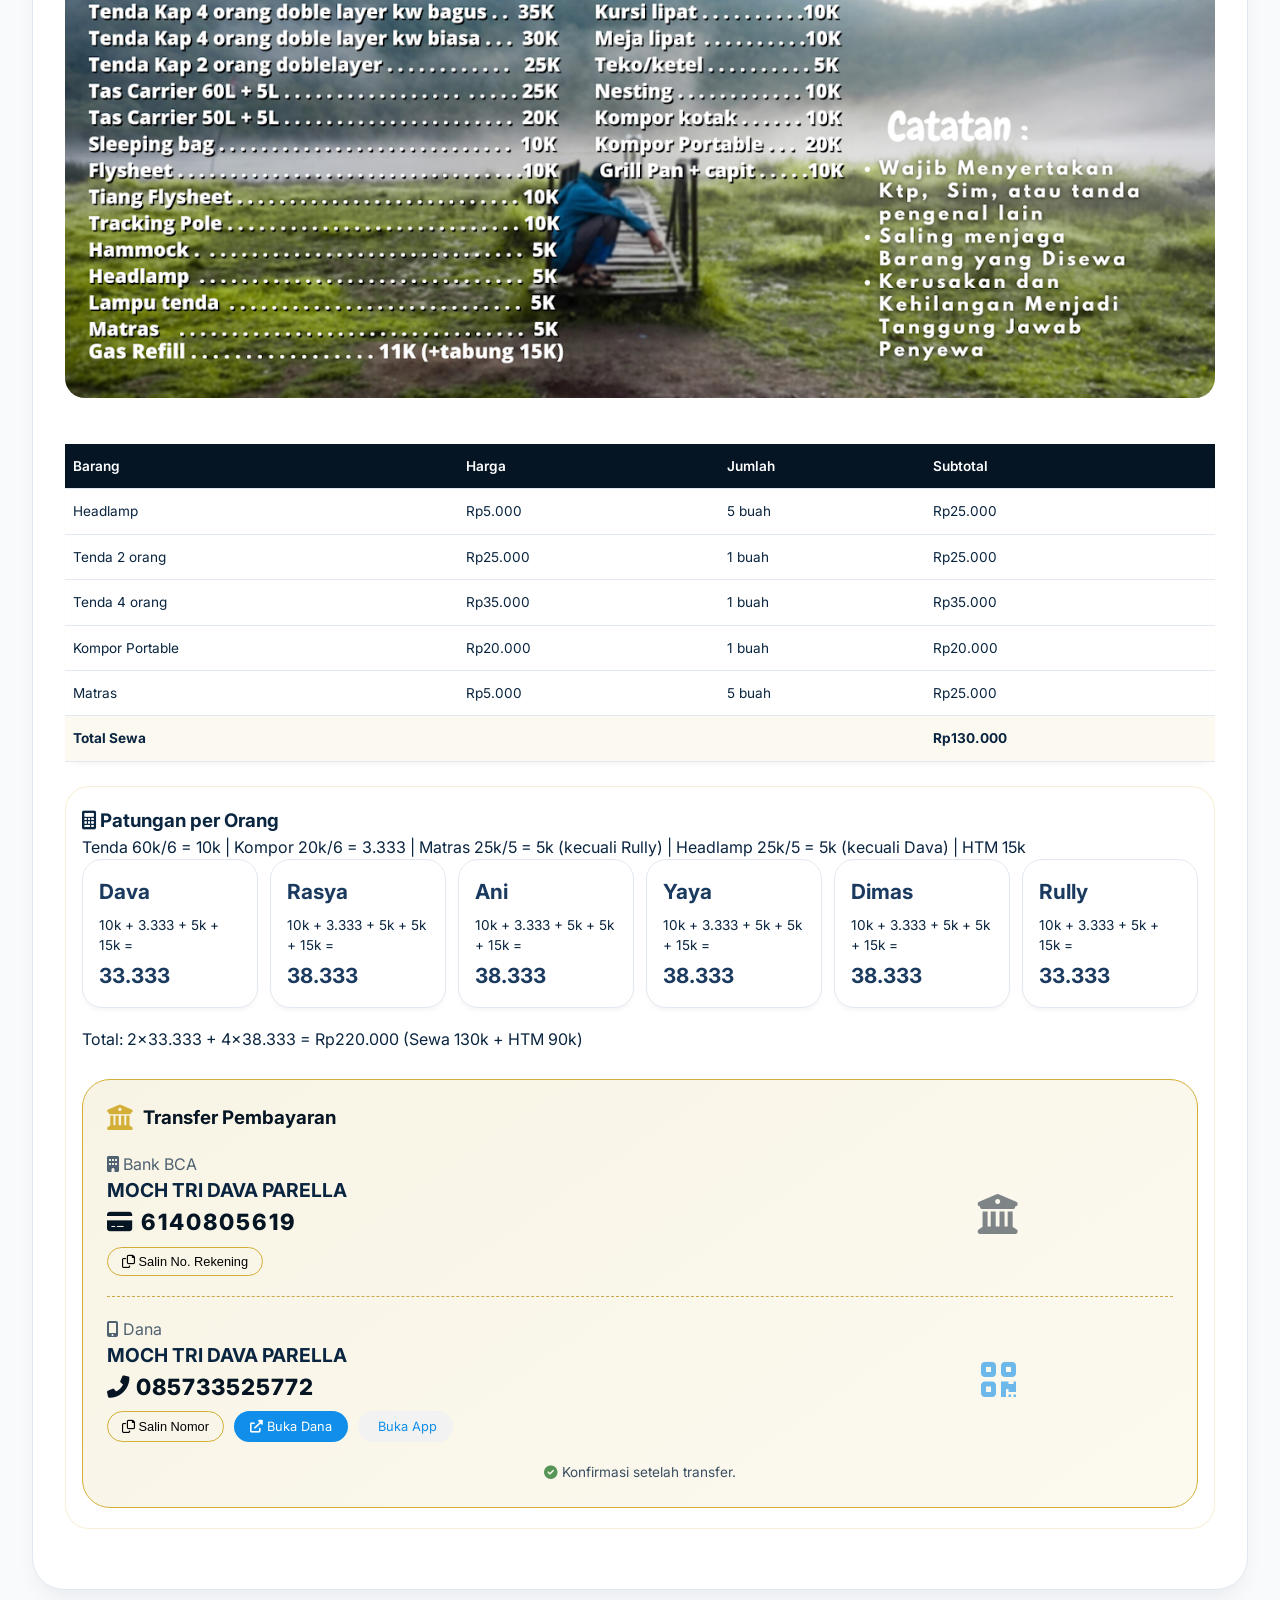
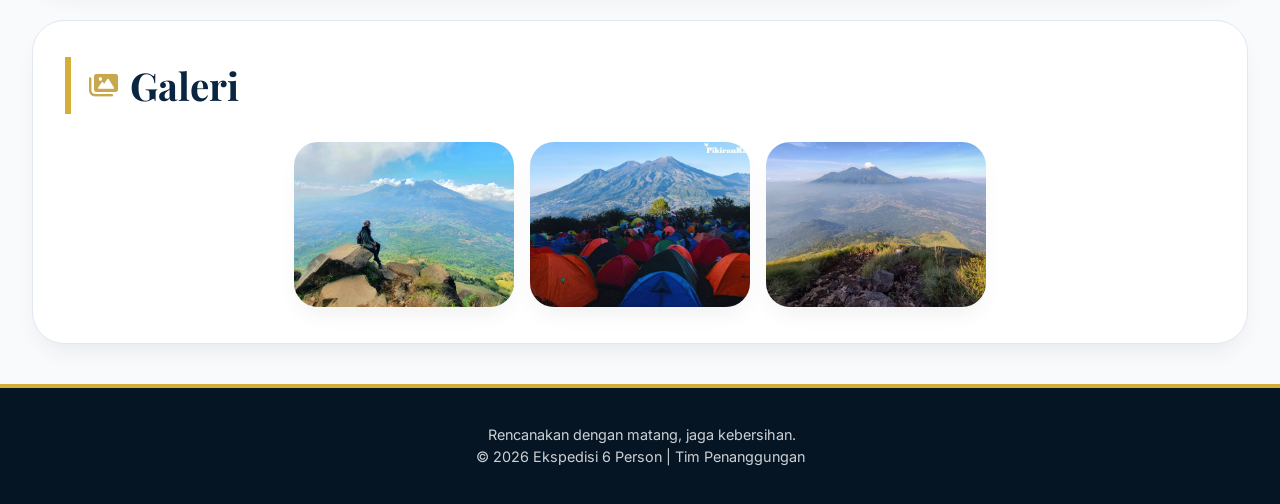
==== commit 9b354566: "Update index.html" ====
--- a/index.html
+++ b/index.html
@@ -40,8 +40,8 @@
         <section id="profil" class="section">
             <h2 class="section-title"><i class="fas fa-info-circle"></i> Profil Gunung Penanggungan</h2>
             <div class="info-grid">
-                <div><i class="fas fa-chart-line"></i> <strong>Ketinggian:</strong> 1.653 mdpl (Puncak Pawitra)</div>
-                <div><i class="fas fa-map-marker-alt"></i> <strong>Lokasi:</strong> Mojokerto & Pasuruan, Jawa Timur</div>
+                <div><i class="fas fa-chart-line"></i> <strong>Ketinggian:</strong> 1.653 mdpl</div>
+                <div><i class="fas fa-map-marker-alt"></i> <strong>Lokasi:</strong> Mojokerto & Pasuruan</div>
                 <div><i class="fas fa-volcano"></i> <strong>Status:</strong> Stratovolcano tidak aktif</div>
                 <div><i class="fas fa-crown"></i> <strong>Julukan:</strong> Miniatur Mahameru</div>
             </div>
@@ -86,34 +86,22 @@
         <section id="perlengkapan" class="section">
             <h2 class="section-title"><i class="fas fa-backpack"></i> Pembagian Barang Pribadi (6 Orang, 2 Hari)</h2>
             <div class="gear-grid">
-                <!-- Dava -->
                 <div class="person-card"><h3>Dava</h3><ul><li><i class="fas fa-cut"></i> 1 Pisau</li><li><i class="fas fa-oil-can"></i> Minyak goreng</li><li><i class="fas fa-bag"></i> 2 Blanket</li><li><i class="fas fa-hand-holding-heart"></i> Tisu basah</li><li><i class="fas fa-flask"></i> 2 Botol 1,5L</li><li><i class="fas fa-utensils"></i> Beras ¼ kg</li><li><i class="fas fa-egg"></i> 2 Mie instan</li><li><i class="fas fa-utensil-spoon"></i> Alat makan</li></ul></div>
-                <!-- Rasya -->
                 <div class="person-card"><h3>Rasya</h3><ul><li><i class="fas fa-trash-alt"></i> 2 Trash bag</li><li><i class="fas fa-candy-cane"></i> 6 Coklat/Madu</li><li><i class="fas fa-flask"></i> 2 Botol 1,5L</li><li><i class="fas fa-utensils"></i> Beras ¼ kg</li><li><i class="fas fa-egg"></i> 2 Mie instan</li><li><i class="fas fa-utensil-spoon"></i> Alat makan</li></ul></div>
-                <!-- Ani -->
                 <div class="person-card"><h3>Ani</h3><ul><li><i class="fas fa-first-aid"></i> P3K</li><li><i class="fas fa-flask"></i> 2 Botol 1,5L</li><li><i class="fas fa-utensils"></i> Beras ¼ kg</li><li><i class="fas fa-egg"></i> 2 Mie instan</li><li><i class="fas fa-temperature-low"></i> 1 Frozen food</li><li><i class="fas fa-carrot"></i> Sayur sop + bumbu</li><li><i class="fas fa-utensil-spoon"></i> Alat makan</li></ul></div>
-                <!-- Yaya -->
                 <div class="person-card"><h3>Yaya</h3><ul><li><i class="fas fa-hand-holding-heart"></i> Tisu kering</li><li><i class="fas fa-mortar-pestle"></i> Garam & gula</li><li><i class="fas fa-flask"></i> 2 Botol 1,5L</li><li><i class="fas fa-utensils"></i> Beras ¼ kg</li><li><i class="fas fa-egg"></i> 2 Mie instan</li><li><i class="fas fa-utensil-spoon"></i> Alat makan</li></ul></div>
-                <!-- Dimas -->
                 <div class="person-card"><h3>Dimas</h3><ul><li><i class="fas fa-mug-hot"></i> Kopi (6 sachet)</li><li><i class="fas fa-egg"></i> Telur</li><li><i class="fas fa-flask"></i> 2 Botol 1,5L</li><li><i class="fas fa-utensils"></i> Beras ¼ kg</li><li><i class="fas fa-egg"></i> 2 Mie instan</li><li><i class="fas fa-utensil-spoon"></i> Alat makan</li></ul></div>
-                <!-- Rully -->
                 <div class="person-card"><h3>Rully</h3><ul><li><i class="fas fa-glass-whiskey"></i> Susu (6 sachet)</li><li><i class="fas fa-flask"></i> 2 Botol 1,5L</li><li><i class="fas fa-utensils"></i> Beras ¼ kg</li><li><i class="fas fa-egg"></i> 2 Mie instan</li><li><i class="fas fa-temperature-low"></i> 1 Frozen food</li><li><i class="fas fa-utensil-spoon"></i> Alat makan</li></ul></div>
             </div>
-            <div class="meal-plan">
-                <div><i class="fas fa-moon"></i> Malam: Sayur sop & frozen food</div>
-                <div><i class="fas fa-sun"></i> Pagi: Mie instan & telur</div>
-            </div>
+            <div class="meal-plan"><div><i class="fas fa-moon"></i> Malam: Sayur sop & frozen food</div><div><i class="fas fa-sun"></i> Pagi: Mie instan & telur</div></div>
         </section>
 
-        <!-- Sewa & Patungan -->
+        <!-- Sewa & Patungan + Rekening -->
         <section id="sewa" class="section">
             <h2 class="section-title"><i class="fas fa-clipboard-list"></i> Sewa & Kalkulasi</h2>
             <img src="pamflet_harga_sewa.jpg" alt="Pamflet Harga" style="max-width:100%; border-radius:20px; margin-bottom:20px;">
-            
             <table class="sewa-table">
-                <thead>
-                    <tr><th>Barang</th><th>Harga</th><th>Jumlah</th><th>Subtotal</th></tr>
-                </thead>
+                <thead><tr><th>Barang</th><th>Harga</th><th>Jumlah</th><th>Subtotal</th></tr></thead>
                 <tbody>
                     <tr><td data-label="Barang">Headlamp</td><td data-label="Harga">Rp5.000</td><td data-label="Jumlah">5 buah</td><td data-label="Subtotal">Rp25.000</td></tr>
                     <tr><td data-label="Barang">Tenda 2 orang</td><td data-label="Harga">Rp25.000</td><td data-label="Jumlah">1 buah</td><td data-label="Subtotal">Rp25.000</td></tr>
@@ -123,19 +111,52 @@
                     <tr class="highlight"><td colspan="3" data-label="Total"><strong>Total Sewa</strong></td><td data-label="Subtotal"><strong>Rp130.000</strong></td></tr>
                 </tbody>
             </table>
-
             <div class="cost-summary">
                 <h3><i class="fas fa-calculator"></i> Patungan per Orang</h3>
                 <p>Tenda 60k/6 = 10k | Kompor 20k/6 = 3.333 | Matras 25k/5 = 5k (kecuali Rully) | Headlamp 25k/5 = 5k (kecuali Dava) | HTM 15k</p>
                 <div class="cost-per-person">
-                    <div class="person-cost"><strong>Dava</strong><div class="details">Tenda 10k + Kompor 3.333 + Matras 5k + HTM 15k<hr><strong>33.333</strong></div></div>
-                    <div class="person-cost"><strong>Rasya</strong><div class="details">Tenda 10k + Kompor 3.333 + Matras 5k + Headlamp 5k + HTM 15k<hr><strong>38.333</strong></div></div>
-                    <div class="person-cost"><strong>Ani</strong><div class="details">Tenda 10k + Kompor 3.333 + Matras 5k + Headlamp 5k + HTM 15k<hr><strong>38.333</strong></div></div>
-                    <div class="person-cost"><strong>Yaya</strong><div class="details">Tenda 10k + Kompor 3.333 + Matras 5k + Headlamp 5k + HTM 15k<hr><strong>38.333</strong></div></div>
-                    <div class="person-cost"><strong>Dimas</strong><div class="details">Tenda 10k + Kompor 3.333 + Matras 5k + Headlamp 5k + HTM 15k<hr><strong>38.333</strong></div></div>
-                    <div class="person-cost"><strong>Rully</strong><div class="details">Tenda 10k + Kompor 3.333 + Headlamp 5k + HTM 15k<hr><strong>33.333</strong></div></div>
+                    <div class="person-cost"><strong>Dava</strong><div class="details">10k + 3.333 + 5k + 15k = <strong>33.333</strong></div></div>
+                    <div class="person-cost"><strong>Rasya</strong><div class="details">10k + 3.333 + 5k + 5k + 15k = <strong>38.333</strong></div></div>
+                    <div class="person-cost"><strong>Ani</strong><div class="details">10k + 3.333 + 5k + 5k + 15k = <strong>38.333</strong></div></div>
+                    <div class="person-cost"><strong>Yaya</strong><div class="details">10k + 3.333 + 5k + 5k + 15k = <strong>38.333</strong></div></div>
+                    <div class="person-cost"><strong>Dimas</strong><div class="details">10k + 3.333 + 5k + 5k + 15k = <strong>38.333</strong></div></div>
+                    <div class="person-cost"><strong>Rully</strong><div class="details">10k + 3.333 + 5k + 15k = <strong>33.333</strong></div></div>
                 </div>
                 <p class="mt-3">Total: 2x33.333 + 4x38.333 = Rp220.000 (Sewa 130k + HTM 90k)</p>
+
+                <!-- INFORMASI REKENING -->
+                <div style="margin-top: 28px; padding: 24px; background: linear-gradient(145deg, #F8F4E5, #FCF9F0); border-radius: 28px; border: 1px solid var(--gold);">
+                    <h3 style="display: flex; align-items: center; gap: 10px; color: var(--deep-blue); margin-bottom: 20px;">
+                        <i class="fas fa-university" style="color: var(--gold); font-size: 1.6rem;"></i> Transfer Pembayaran
+                    </h3>
+                    <div style="display: flex; flex-direction: column; gap: 20px;">
+                        <!-- BCA -->
+                        <div style="display: flex; flex-wrap: wrap; align-items: center; gap: 16px; padding-bottom: 20px; border-bottom: 1px dashed var(--gold-soft);">
+                            <div style="flex: 2; min-width: 200px;">
+                                <p style="font-size: 1rem; opacity:0.7;"><i class="fas fa-building"></i> Bank BCA</p>
+                                <p style="font-size: 1.2rem; font-weight:700;">MOCH TRI DAVA PARELLA</p>
+                                <p style="font-size: 1.4rem; font-weight:800; letter-spacing:2px; color:var(--deep-blue);"><i class="fas fa-credit-card"></i> 6140805619</p>
+                                <button onclick="copyToClipboard('6140805619')" style="margin-top:8px; background:none; border:1px solid var(--gold); padding:6px 14px; border-radius:30px; font-size:0.8rem; cursor:pointer;"><i class="far fa-copy"></i> Salin No. Rekening</button>
+                            </div>
+                            <div style="flex:1; text-align:center;"><i class="fas fa-university" style="font-size:2.5rem; color:var(--deep-blue); opacity:0.5;"></i></div>
+                        </div>
+                        <!-- DANA -->
+                        <div style="display: flex; flex-wrap: wrap; align-items: center; gap: 16px;">
+                            <div style="flex: 2; min-width: 200px;">
+                                <p style="font-size: 1rem; opacity:0.7;"><i class="fas fa-mobile-alt"></i> Dana</p>
+                                <p style="font-size: 1.2rem; font-weight:700;">MOCH TRI DAVA PARELLA</p>
+                                <p style="font-size: 1.4rem; font-weight:800; letter-spacing:1px; color:var(--deep-blue);"><i class="fas fa-phone-alt"></i> 085733525772</p>
+                                <div style="display:flex; gap:10px; margin-top:8px; flex-wrap:wrap;">
+                                    <button onclick="copyToClipboard('085733525772')" style="background:none; border:1px solid var(--gold); padding:6px 14px; border-radius:30px; font-size:0.8rem; cursor:pointer;"><i class="far fa-copy"></i> Salin Nomor</button>
+                                    <a href="https://link.dana.id/qr/085733525772" target="_blank" style="background:#108EE9; color:white; padding:6px 16px; border-radius:30px; font-size:0.8rem; text-decoration:none;"><i class="fas fa-external-link-alt"></i> Buka Dana</a>
+                                    <a href="intent://send?phone=085733525772#Intent;scheme=dana;package=id.dana;end" style="background:#F2F2F2; color:#108EE9; padding:6px 16px; border-radius:30px; font-size:0.8rem; text-decoration:none;"><i class="fab fa-dana"></i> Buka App</a>
+                                </div>
+                            </div>
+                            <div style="flex:1; text-align:center;"><i class="fas fa-qrcode" style="font-size:2.5rem; color:#108EE9; opacity:0.6;"></i></div>
+                        </div>
+                    </div>
+                    <p style="margin-top:20px; font-size:0.85rem; opacity:0.8; text-align:center;"><i class="fas fa-check-circle" style="color:#2e7d32;"></i> Konfirmasi setelah transfer.</p>
+                </div>
             </div>
         </section>
 
@@ -157,10 +178,7 @@
         </div>
     </footer>
 
-    <div id="lightboxModal" class="lightbox-modal">
-        <span class="close-lightbox">&times;</span>
-        <img class="lightbox-img" id="lightboxImg" alt="preview">
-    </div>
+    <div id="lightboxModal" class="lightbox-modal"><span class="close-lightbox">&times;</span><img class="lightbox-img" id="lightboxImg" alt="preview"></div>
     <script src="script.js"></script>
 </body>
 </html>
--- a/style.css
+++ b/style.css
@@ -1,4 +1,4 @@
-/* style.css - Ultra Premium, Tanpa Scroll Horizontal, Mobile-First */
+/* style.css - Ultra Premium Corporate Theme with Hamburger Menu */
 @import url('https://fonts.googleapis.com/css2?family=Inter:wght@400;500;600;700;800&family=Playfair+Display:wght@500;600;700&display=swap');
 
 :root {
@@ -16,7 +16,6 @@
     --gray-200: #E2E8F0;
     --shadow-sm: 0 4px 6px -2px rgba(5,21,36,0.05);
     --shadow-md: 0 12px 24px -8px rgba(5,21,36,0.08);
-    --shadow-lg: 0 24px 36px -12px rgba(5,21,36,0.12);
     --transition: all 0.3s ease;
 }
 
@@ -47,7 +46,7 @@
     padding: 0 16px;
 }
 
-/* ========== NAVBAR (HAMBURGER) ========== */
+/* ========== NAVBAR ========== */
 .navbar {
     position: fixed;
     top: 0;
@@ -153,7 +152,6 @@
     color: var(--gold);
 }
 
-/* Desktop */
 @media (min-width: 768px) {
     .hamburger { display: none; }
     .nav-links {
@@ -214,7 +212,6 @@
 .hero p {
     font-size: 1rem;
     margin: 16px 0;
-    word-break: break-word;
 }
 .badge {
     background: rgba(255,255,255,0.08);
@@ -226,7 +223,6 @@
     border-radius: 60px;
     font-size: 0.85rem;
     border: 1px solid rgba(212,175,55,0.3);
-    word-break: break-word;
 }
 
 /* ========== SECTION ========== */
@@ -237,7 +233,6 @@
     margin-bottom: 30px;
     box-shadow: var(--shadow-md);
     border: 1px solid var(--gray-200);
-    word-wrap: break-word;
 }
 
 .section-title {
@@ -248,7 +243,6 @@
     margin-bottom: 28px;
     display: flex;
     align-items: center;
-    word-break: break-word;
 }
 .section-title i {
     color: var(--gold-soft);
@@ -269,13 +263,11 @@
     display: flex;
     align-items: center;
     gap: 12px;
-    word-break: break-word;
 }
 .info-grid i {
     color: var(--gold);
     font-size: 1.3rem;
     width: 28px;
-    flex-shrink: 0;
 }
 
 /* Important Box */
@@ -286,16 +278,11 @@
     border-radius: 24px;
     margin-top: 20px;
 }
-.important-box h3 {
-    font-size: 1.4rem;
-    margin-bottom: 16px;
-}
 .important-box li {
     margin-bottom: 14px;
     display: flex;
     gap: 12px;
     font-size: 0.95rem;
-    word-break: break-word;
 }
 .important-box li i {
     color: var(--gold);
@@ -323,9 +310,6 @@
     display: inline-block;
     padding-bottom: 6px;
     margin-bottom: 24px;
-}
-.person-card ul {
-    list-style: none;
 }
 .person-card li {
     margin-bottom: 10px;
@@ -364,7 +348,6 @@
     box-shadow: var(--shadow-sm);
     display: table;
     table-layout: fixed;
-    word-break: break-word;
 }
 
 .sewa-table th,
@@ -380,16 +363,12 @@
     font-weight: 600;
 }
 
-.sewa-table tr:last-child td {
-    border-bottom: none;
-}
-
 .highlight {
     background: #FCF9F0;
     font-weight: 700;
 }
 
-/* Responsif: jika layar terlalu kecil, ubah tampilan tabel menjadi blok */
+/* Tampilan blok di mobile */
 @media (max-width: 480px) {
     .sewa-table,
     .sewa-table thead,
@@ -401,7 +380,7 @@
         width: 100%;
     }
     .sewa-table thead {
-        display: none; /* Sembunyikan header asli */
+        display: none;
     }
     .sewa-table tr {
         margin-bottom: 16px;
@@ -425,9 +404,6 @@
         font-weight: 600;
         color: var(--deep-blue);
         width: 50%;
-    }
-    .highlight {
-        background: #FCF9F0;
     }
 }
 
@@ -440,16 +416,6 @@
     margin: 24px 0;
     border: 1px solid rgba(212,175,55,0.2);
 }
-.cost-summary h3 {
-    font-size: 1.4rem;
-    margin-bottom: 16px;
-}
-.cost-summary p {
-    font-size: 0.9rem;
-    margin-bottom: 16px;
-    word-break: break-word;
-}
-
 .cost-per-person {
     display: flex;
     flex-direction: column;
@@ -470,11 +436,6 @@
     font-size: 1.3rem;
     color: var(--royal-blue);
 }
-.person-cost i {
-    color: var(--gold);
-    width: 28px;
-    font-size: 1.2rem;
-}
 .person-cost .details {
     width: 100%;
     margin-top: 8px;
@@ -483,13 +444,9 @@
     display: flex;
     flex-wrap: wrap;
     gap: 4px 12px;
-    word-break: break-word;
-}
-.person-cost hr {
-    display: none;
-}
-
-/* ========== ROUTE TABLE (TANPA SCROLL) ========== */
+}
+
+/* ========== ROUTE TABLE ========== */
 .route-table {
     margin: 20px 0;
     border-radius: 16px;
@@ -499,7 +456,6 @@
     width: 100%;
     border-collapse: collapse;
     table-layout: fixed;
-    word-break: break-word;
 }
 .route-table th,
 .route-table td {
@@ -511,7 +467,6 @@
     background: var(--deep-blue);
     color: white;
 }
-/* Ubah ke blok pada layar kecil */
 @media (max-width: 600px) {
     .route-table table,
     .route-table thead,
@@ -650,10 +605,9 @@
 footer p {
     font-size: 0.9rem;
     padding: 0 16px;
-    word-break: break-word;
-}
-
-/* ========== RESPONSIVE (Tablet & Desktop) ========== */
+}
+
+/* ========== RESPONSIVE ========== */
 @media (min-width: 640px) {
     .container { padding: 0 24px; }
     .hero h1 { font-size: 3.5rem; }
@@ -667,50 +621,14 @@
     .meal-plan { flex-direction: row; }
     .cost-per-person { flex-direction: row; flex-wrap: wrap; }
     .person-cost { flex: 1 1 160px; flex-direction: column; align-items: flex-start; }
-    .person-cost .details { margin-top: 8px; }
     .btn-pdf { width: auto; }
     .gallery-item { width: 220px; }
-    /* Kembalikan tabel ke tampilan normal */
-    .sewa-table,
-    .sewa-table thead,
-    .sewa-table tbody,
-    .sewa-table tr,
-    .sewa-table th,
-    .sewa-table td {
-        display: table;
-        display: table-header-group;
-        display: table-row-group;
-        display: table-row;
-        display: table-cell;
-    }
-    .sewa-table {
-        display: table;
-        table-layout: auto;
-    }
-    .sewa-table thead {
-        display: table-header-group;
-    }
-    .sewa-table td::before {
-        content: none;
-    }
-    .route-table table,
-    .route-table thead,
-    .route-table tbody,
-    .route-table tr,
-    .route-table th,
-    .route-table td {
-        display: table;
-        display: table-header-group;
-        display: table-row-group;
-        display: table-row;
-        display: table-cell;
-    }
-    .route-table table {
-        table-layout: auto;
-    }
-    .route-table td::before {
-        content: none;
-    }
+    .sewa-table { display: table; table-layout: auto; }
+    .sewa-table thead { display: table-header-group; }
+    .sewa-table td::before { content: none; }
+    .route-table table { display: table; table-layout: auto; }
+    .route-table thead { display: table-header-group; }
+    .route-table td::before { content: none; }
 }
 
 @media (min-width: 1024px) {
@@ -731,12 +649,8 @@
     transform: translateY(0);
 }
 
-/* Pastikan tidak ada overflow */
-img, svg, iframe {
-    max-width: 100%;
-    height: auto;
-}
-p, li, .badge, .pos-info, .person-cost, .important-box li {
-    word-wrap: break-word;
-    overflow-wrap: break-word;
-}
+/* Utility */
+.mt-3 { margin-top: 1.2rem; }
+.mt-2 { margin-top: 0.75rem; }
+img, svg { max-width: 100%; height: auto; }
+p, li, .badge, .pos-info { word-wrap: break-word; overflow-wrap: break-word; }
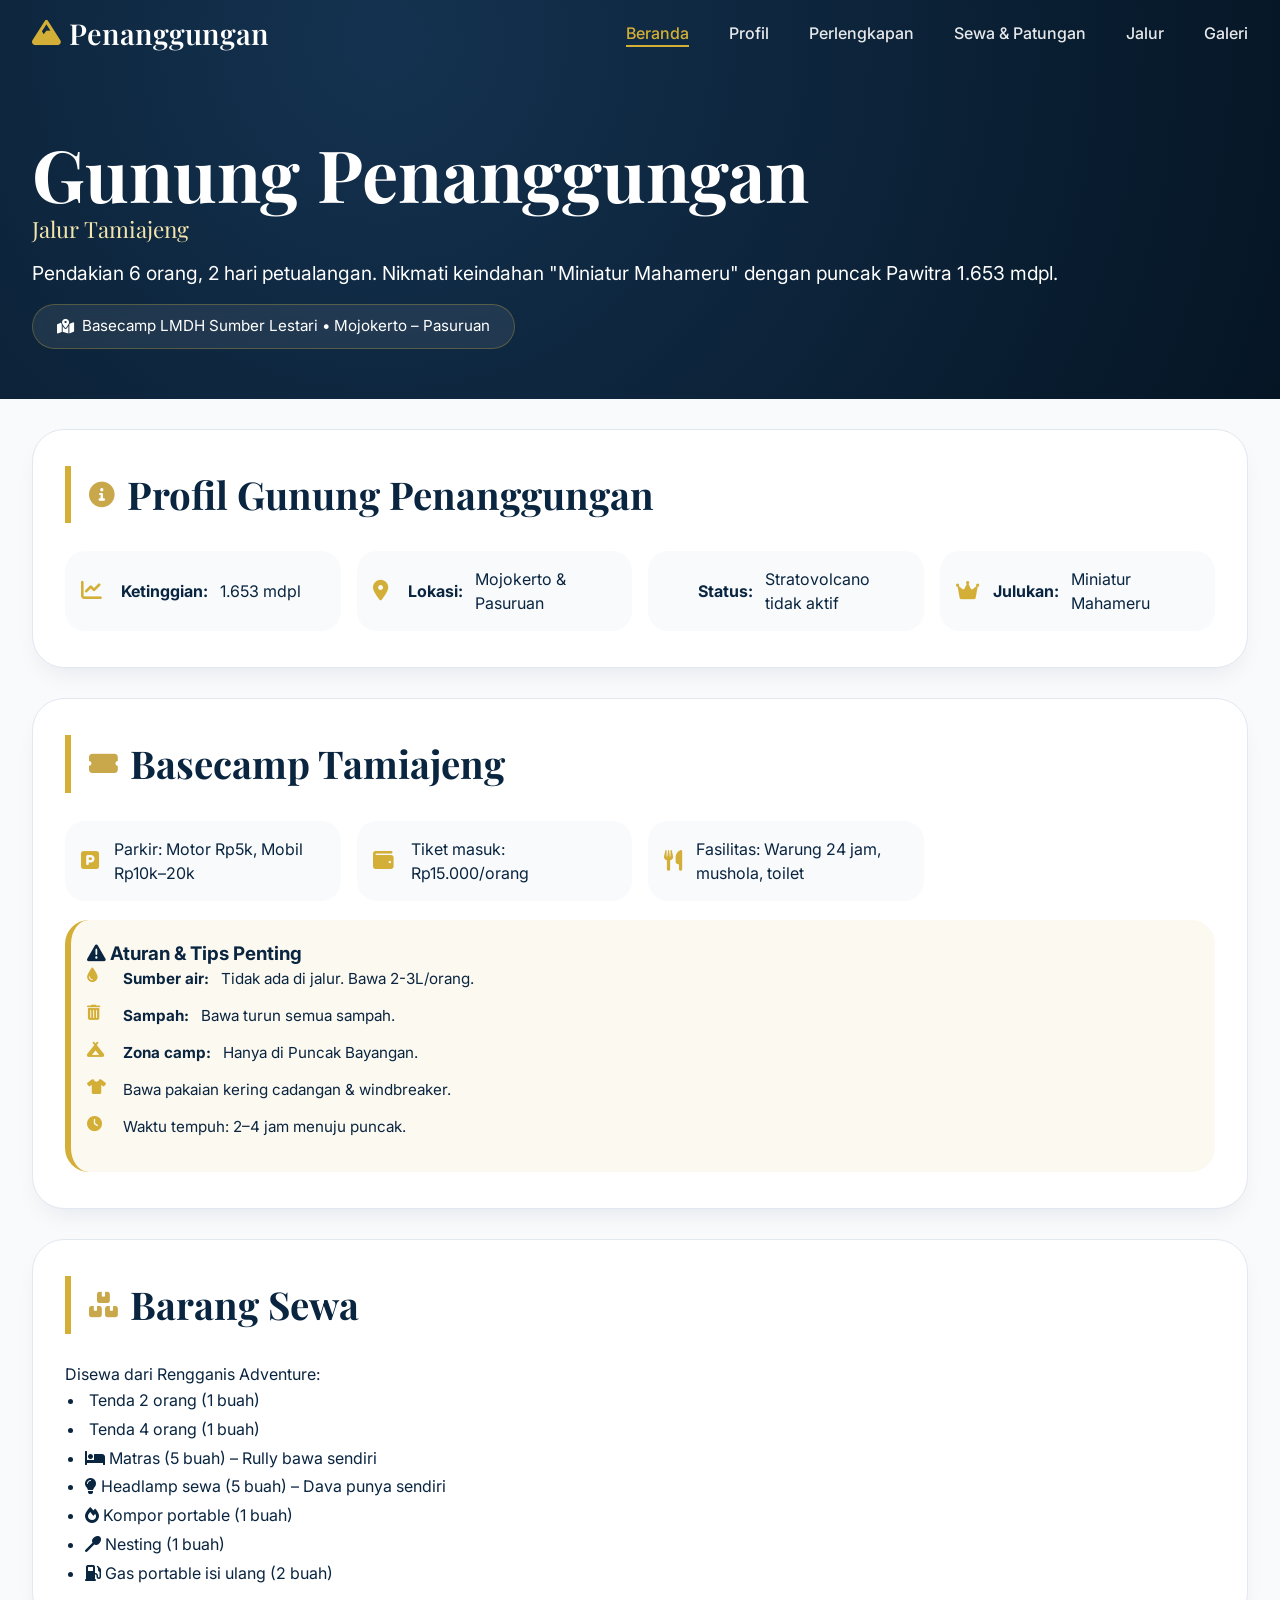
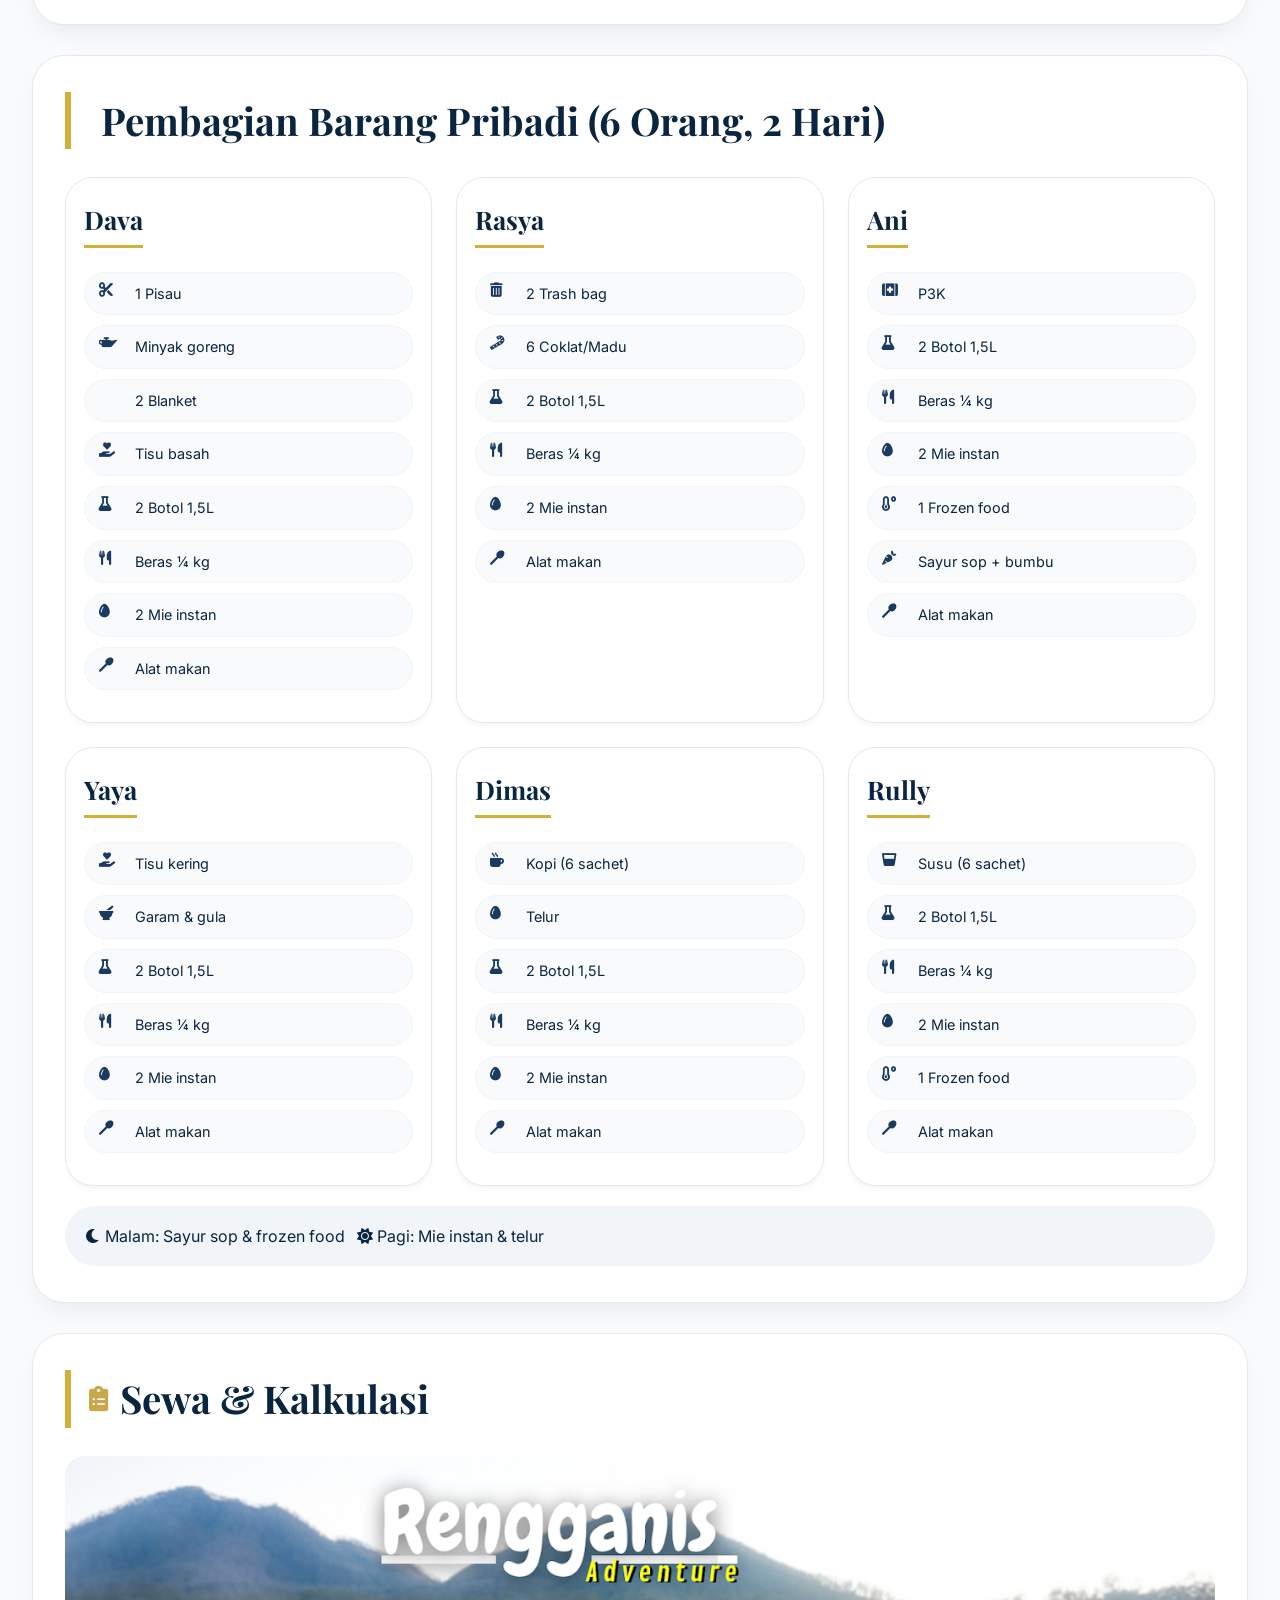
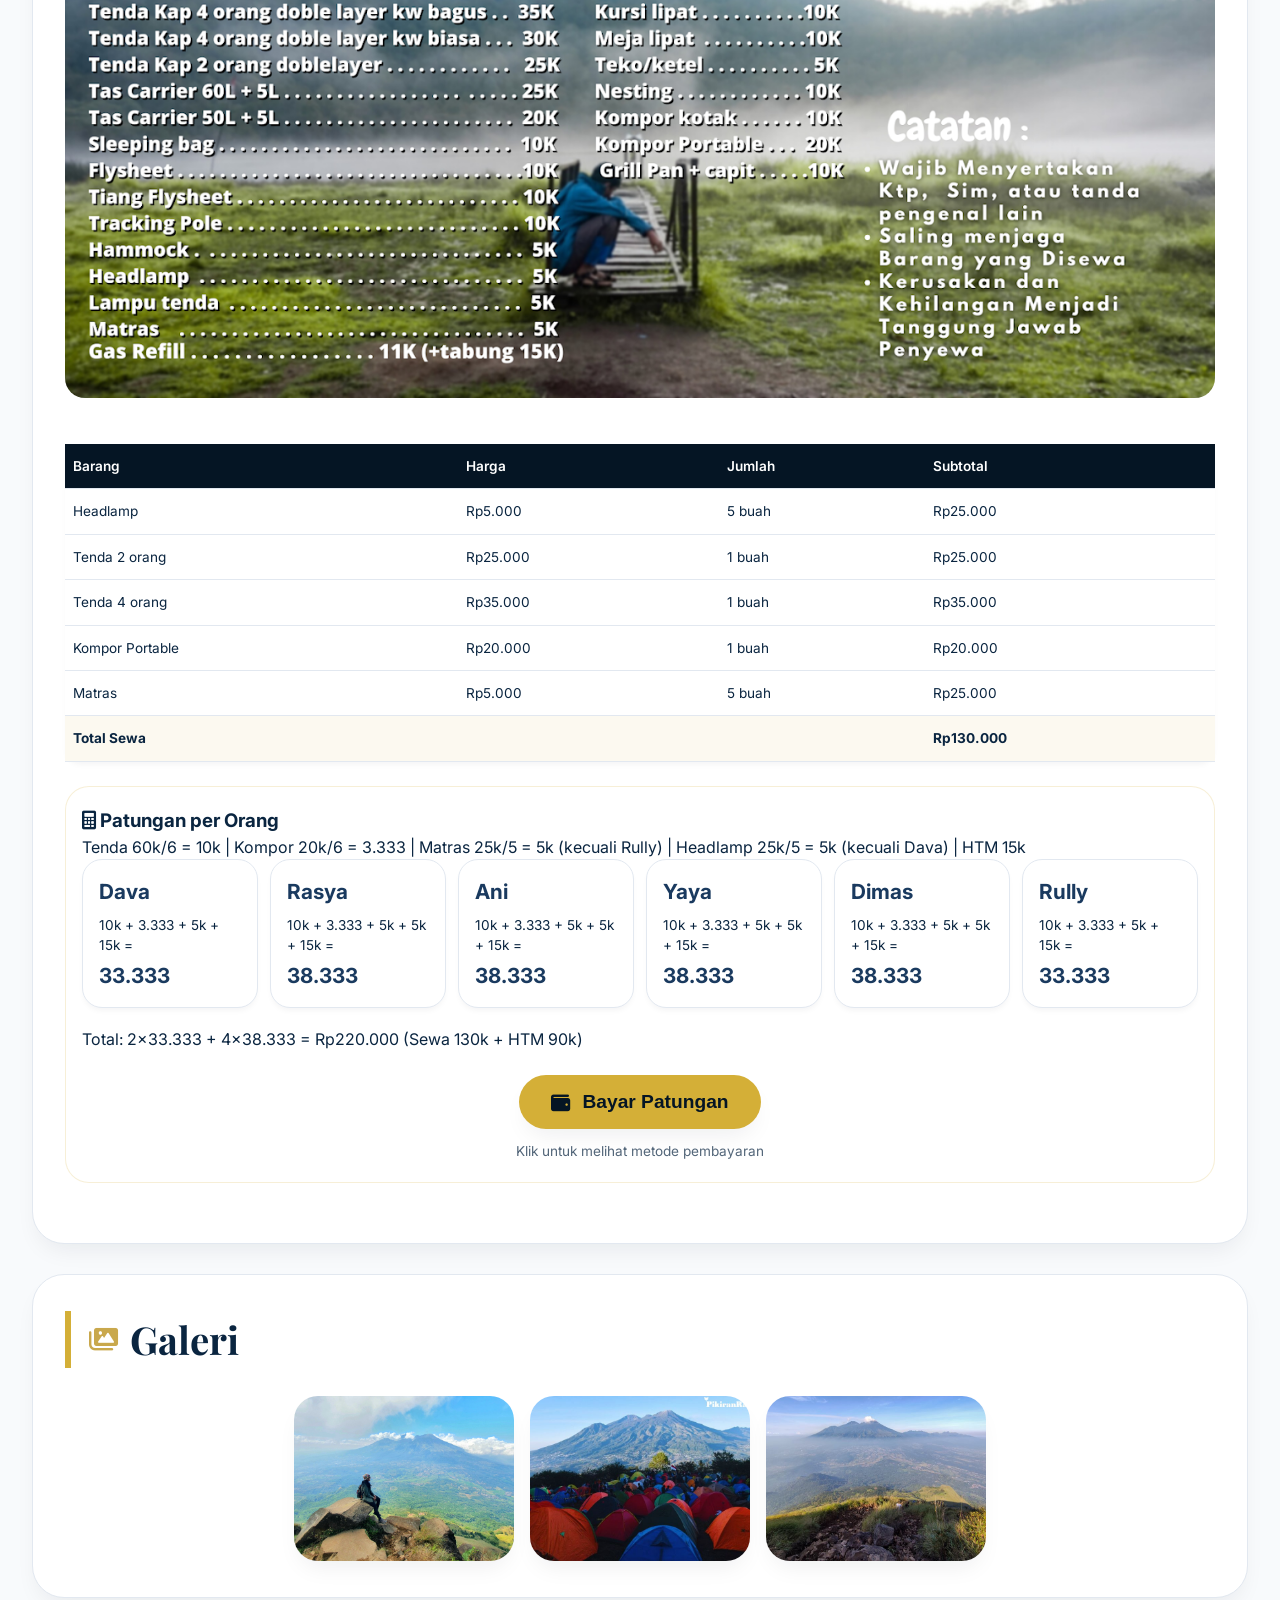
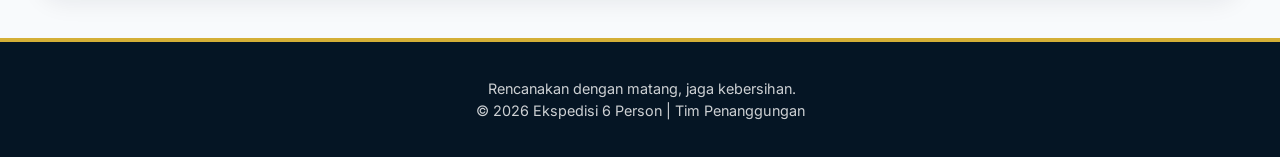
==== commit cf8c7701: "Update index.html" ====
--- a/index.html
+++ b/index.html
@@ -96,7 +96,7 @@
             <div class="meal-plan"><div><i class="fas fa-moon"></i> Malam: Sayur sop & frozen food</div><div><i class="fas fa-sun"></i> Pagi: Mie instan & telur</div></div>
         </section>
 
-        <!-- Sewa & Patungan + Rekening -->
+        <!-- Sewa & Patungan + Pembayaran -->
         <section id="sewa" class="section">
             <h2 class="section-title"><i class="fas fa-clipboard-list"></i> Sewa & Kalkulasi</h2>
             <img src="pamflet_harga_sewa.jpg" alt="Pamflet Harga" style="max-width:100%; border-radius:20px; margin-bottom:20px;">
@@ -124,38 +124,12 @@
                 </div>
                 <p class="mt-3">Total: 2x33.333 + 4x38.333 = Rp220.000 (Sewa 130k + HTM 90k)</p>
 
-                <!-- INFORMASI REKENING -->
-                <div style="margin-top: 28px; padding: 24px; background: linear-gradient(145deg, #F8F4E5, #FCF9F0); border-radius: 28px; border: 1px solid var(--gold);">
-                    <h3 style="display: flex; align-items: center; gap: 10px; color: var(--deep-blue); margin-bottom: 20px;">
-                        <i class="fas fa-university" style="color: var(--gold); font-size: 1.6rem;"></i> Transfer Pembayaran
-                    </h3>
-                    <div style="display: flex; flex-direction: column; gap: 20px;">
-                        <!-- BCA -->
-                        <div style="display: flex; flex-wrap: wrap; align-items: center; gap: 16px; padding-bottom: 20px; border-bottom: 1px dashed var(--gold-soft);">
-                            <div style="flex: 2; min-width: 200px;">
-                                <p style="font-size: 1rem; opacity:0.7;"><i class="fas fa-building"></i> Bank BCA</p>
-                                <p style="font-size: 1.2rem; font-weight:700;">MOCH TRI DAVA PARELLA</p>
-                                <p style="font-size: 1.4rem; font-weight:800; letter-spacing:2px; color:var(--deep-blue);"><i class="fas fa-credit-card"></i> 6140805619</p>
-                                <button onclick="copyToClipboard('6140805619')" style="margin-top:8px; background:none; border:1px solid var(--gold); padding:6px 14px; border-radius:30px; font-size:0.8rem; cursor:pointer;"><i class="far fa-copy"></i> Salin No. Rekening</button>
-                            </div>
-                            <div style="flex:1; text-align:center;"><i class="fas fa-university" style="font-size:2.5rem; color:var(--deep-blue); opacity:0.5;"></i></div>
-                        </div>
-                        <!-- DANA -->
-                        <div style="display: flex; flex-wrap: wrap; align-items: center; gap: 16px;">
-                            <div style="flex: 2; min-width: 200px;">
-                                <p style="font-size: 1rem; opacity:0.7;"><i class="fas fa-mobile-alt"></i> Dana</p>
-                                <p style="font-size: 1.2rem; font-weight:700;">MOCH TRI DAVA PARELLA</p>
-                                <p style="font-size: 1.4rem; font-weight:800; letter-spacing:1px; color:var(--deep-blue);"><i class="fas fa-phone-alt"></i> 085733525772</p>
-                                <div style="display:flex; gap:10px; margin-top:8px; flex-wrap:wrap;">
-                                    <button onclick="copyToClipboard('085733525772')" style="background:none; border:1px solid var(--gold); padding:6px 14px; border-radius:30px; font-size:0.8rem; cursor:pointer;"><i class="far fa-copy"></i> Salin Nomor</button>
-                                    <a href="https://link.dana.id/qr/085733525772" target="_blank" style="background:#108EE9; color:white; padding:6px 16px; border-radius:30px; font-size:0.8rem; text-decoration:none;"><i class="fas fa-external-link-alt"></i> Buka Dana</a>
-                                    <a href="intent://send?phone=085733525772#Intent;scheme=dana;package=id.dana;end" style="background:#F2F2F2; color:#108EE9; padding:6px 16px; border-radius:30px; font-size:0.8rem; text-decoration:none;"><i class="fab fa-dana"></i> Buka App</a>
-                                </div>
-                            </div>
-                            <div style="flex:1; text-align:center;"><i class="fas fa-qrcode" style="font-size:2.5rem; color:#108EE9; opacity:0.6;"></i></div>
-                        </div>
-                    </div>
-                    <p style="margin-top:20px; font-size:0.85rem; opacity:0.8; text-align:center;"><i class="fas fa-check-circle" style="color:#2e7d32;"></i> Konfirmasi setelah transfer.</p>
+                <!-- Tombol Bayar Patungan -->
+                <div style="text-align: center; margin-top: 24px;">
+                    <button id="showPaymentBtn" style="background: var(--gold); color: var(--deep-blue); border: none; padding: 16px 32px; border-radius: 60px; font-size: 1.2rem; font-weight: 700; cursor: pointer; box-shadow: var(--shadow-md); transition: var(--transition); display: inline-flex; align-items: center; gap: 12px;">
+                        <i class="fas fa-wallet"></i> Bayar Patungan
+                    </button>
+                    <p style="margin-top: 12px; font-size: 0.85rem; opacity: 0.7;">Klik untuk melihat metode pembayaran</p>
                 </div>
             </div>
         </section>
@@ -178,7 +152,77 @@
         </div>
     </footer>
 
-    <div id="lightboxModal" class="lightbox-modal"><span class="close-lightbox">&times;</span><img class="lightbox-img" id="lightboxImg" alt="preview"></div>
+    <!-- Lightbox Modal -->
+    <div id="lightboxModal" class="lightbox-modal">
+        <span class="close-lightbox">&times;</span>
+        <img class="lightbox-img" id="lightboxImg" alt="preview">
+    </div>
+
+    <!-- Modal Pembayaran -->
+    <div id="paymentModal" class="payment-modal">
+        <div class="payment-modal-content">
+            <div class="payment-modal-header">
+                <h2><i class="fas fa-hand-holding-usd"></i> Pilih Metode Pembayaran</h2>
+                <button class="close-payment-modal">&times;</button>
+            </div>
+            <div class="payment-methods">
+                <!-- BCA -->
+                <div class="payment-method">
+                    <div class="payment-icon"><i class="fas fa-university"></i></div>
+                    <div class="payment-info">
+                        <h3>Bank BCA</h3>
+                        <p>MOCH TRI DAVA PARELLA</p>
+                        <p class="payment-number">6140805619</p>
+                    </div>
+                    <div class="payment-actions">
+                        <button onclick="copyToClipboard('6140805619')" class="btn-copy"><i class="far fa-copy"></i> Salin</button>
+                        <a href="https://m.bca.co.id" target="_blank" class="btn-open"><i class="fas fa-external-link-alt"></i> BCA Mobile</a>
+                    </div>
+                </div>
+                <!-- Dana -->
+                <div class="payment-method">
+                    <div class="payment-icon"><i class="fas fa-mobile-alt"></i></div>
+                    <div class="payment-info">
+                        <h3>Dana</h3>
+                        <p>MOCH TRI DAVA PARELLA</p>
+                        <p class="payment-number">6285733525772</p>
+                    </div>
+                    <div class="payment-actions">
+                        <button onclick="copyToClipboard('6285733525772')" class="btn-copy"><i class="far fa-copy"></i> Salin</button>
+                        <a href="intent://send?phone=6285733525772#Intent;scheme=dana;package=id.dana;end" class="btn-open"><i class="fas fa-external-link-alt"></i> Buka</a>
+                    </div>
+                </div>
+                <!-- ShopeePay -->
+                <div class="payment-method">
+                    <div class="payment-icon"><i class="fas fa-shopping-bag"></i></div>
+                    <div class="payment-info">
+                        <h3>ShopeePay</h3>
+                        <p>MOCH TRI DAVA PARELLA</p>
+                        <p class="payment-number">6285733525772</p>
+                    </div>
+                    <div class="payment-actions">
+                        <button onclick="copyToClipboard('6285733525772')" class="btn-copy"><i class="far fa-copy"></i> Salin</button>
+                        <a href="shopeepay://send?phone=6285733525772" class="btn-open"><i class="fas fa-external-link-alt"></i> Buka</a>
+                    </div>
+                </div>
+                <!-- GoPay -->
+                <div class="payment-method">
+                    <div class="payment-icon"><i class="fas fa-google"></i></div>
+                    <div class="payment-info">
+                        <h3>GoPay</h3>
+                        <p>MOCH TRI DAVA PARELLA</p>
+                        <p class="payment-number">6285733525772</p>
+                    </div>
+                    <div class="payment-actions">
+                        <button onclick="copyToClipboard('6285733525772')" class="btn-copy"><i class="far fa-copy"></i> Salin</button>
+                        <a href="gopay://send?phone=6285733525772" class="btn-open"><i class="fas fa-external-link-alt"></i> Buka</a>
+                    </div>
+                </div>
+            </div>
+            <p class="payment-note"><i class="fas fa-info-circle"></i> Setelah transfer, konfirmasi ke panitia.</p>
+        </div>
+    </div>
+
     <script src="script.js"></script>
 </body>
 </html>
--- a/style.css
+++ b/style.css
@@ -1,8 +1,8 @@
-/* style.css - Ultra Premium Corporate Theme with Hamburger Menu */
+/* style.css - Ultra Premium Corporate Theme */
 @import url('https://fonts.googleapis.com/css2?family=Inter:wght@400;500;600;700;800&family=Playfair+Display:wght@500;600;700&display=swap');
 
 :root {
-    --font-primary: 'Inter', system-ui, -apple-system, sans-serif;
+    --font-primary: 'Inter', system-ui, sans-serif;
     --font-display: 'Playfair Display', serif;
     --deep-blue: #051524;
     --navy: #0A2540;
@@ -19,595 +19,124 @@
     --transition: all 0.3s ease;
 }
 
-* {
-    margin: 0;
-    padding: 0;
-    box-sizing: border-box;
+* { margin: 0; padding: 0; box-sizing: border-box; }
+html, body { width: 100%; overflow-x: hidden; }
+body { font-family: var(--font-primary); background: var(--off-white); color: var(--navy); line-height: 1.5; -webkit-font-smoothing: antialiased; font-size: 16px; }
+.container { width: 100%; max-width: 1320px; margin: 0 auto; padding: 0 16px; }
+
+/* Navbar */
+.navbar { position: fixed; top: 0; left: 0; width: 100%; z-index: 1000; background: transparent; transition: var(--transition); padding: 12px 0; }
+.navbar.scrolled { background: rgba(10, 37, 64, 0.85); backdrop-filter: blur(12px); border-bottom: 1px solid rgba(212,175,55,0.2); box-shadow: var(--shadow-md); }
+.nav-container { display: flex; justify-content: space-between; align-items: center; }
+.logo { font-family: var(--font-display); font-size: 1.8rem; font-weight: 600; color: var(--white); text-decoration: none; display: flex; align-items: center; gap: 8px; }
+.logo i { color: var(--gold); }
+.hamburger { display: flex; flex-direction: column; justify-content: space-around; width: 30px; height: 26px; background: transparent; border: none; cursor: pointer; padding: 0; z-index: 1001; }
+.hamburger-line { width: 100%; height: 3px; background-color: var(--white); border-radius: 10px; transition: var(--transition); }
+.hamburger.active .hamburger-line:nth-child(1) { transform: translateY(9px) rotate(45deg); }
+.hamburger.active .hamburger-line:nth-child(2) { opacity: 0; }
+.hamburger.active .hamburger-line:nth-child(3) { transform: translateY(-9px) rotate(-45deg); }
+.nav-links { display: none; flex-direction: column; width: 100%; background: rgba(10, 37, 64, 0.95); backdrop-filter: blur(12px); padding: 16px 0; border-radius: 0 0 24px 24px; position: absolute; top: 100%; left: 0; z-index: 999; border-bottom: 2px solid var(--gold); list-style: none; }
+.nav-links.show { display: flex; }
+.nav-links a { color: white; padding: 14px 24px; display: block; font-size: 1.1rem; text-decoration: none; font-weight: 500; border-bottom: 1px solid rgba(255,255,255,0.1); }
+.nav-links a:hover, .nav-links a.active { color: var(--gold); }
+
+/* Hero */
+.hero { background: radial-gradient(circle at 30% 10%, #143250 0%, var(--deep-blue) 100%); color: white; padding: 130px 0 50px; margin-bottom: 30px; }
+.hero h1 { font-family: var(--font-display); font-size: 2.5rem; line-height: 1.2; word-break: break-word; }
+.hero h1 span { font-size: 1.2rem; font-weight: 400; color: var(--gold-light); display: block; }
+.hero p { font-size: 1rem; margin: 16px 0; }
+.badge { background: rgba(255,255,255,0.08); backdrop-filter: blur(8px); display: inline-flex; align-items: center; gap: 8px; padding: 8px 16px; border-radius: 60px; font-size: 0.85rem; border: 1px solid rgba(212,175,55,0.3); }
+
+/* Section */
+.section { background: white; border-radius: 24px; padding: 28px 18px; margin-bottom: 30px; box-shadow: var(--shadow-md); border: 1px solid var(--gray-200); }
+.section-title { font-family: var(--font-display); font-size: 2rem; border-left: 6px solid var(--gold); padding-left: 18px; margin-bottom: 28px; display: flex; align-items: center; }
+.section-title i { color: var(--gold-soft); margin-right: 12px; font-size: 1.6rem; }
+.info-grid { display: grid; grid-template-columns: 1fr; gap: 16px; }
+.info-grid div { background: var(--off-white); padding: 16px; border-radius: 20px; display: flex; align-items: center; gap: 12px; }
+.info-grid i { color: var(--gold); font-size: 1.3rem; width: 28px; }
+.important-box { background: #FCF9F0; border-left: 6px solid var(--gold); padding: 20px 16px; border-radius: 24px; margin-top: 20px; }
+.important-box li { margin-bottom: 14px; display: flex; gap: 12px; font-size: 0.95rem; }
+.important-box li i { color: var(--gold); width: 24px; flex-shrink: 0; }
+.gear-grid { display: grid; grid-template-columns: 1fr; gap: 24px; }
+.person-card { background: white; border-radius: 28px; padding: 22px 18px; border: 1px solid var(--gray-200); box-shadow: var(--shadow-sm); }
+.person-card h3 { font-family: var(--font-display); font-size: 1.6rem; border-bottom: 3px solid var(--gold); display: inline-block; padding-bottom: 6px; margin-bottom: 24px; }
+.person-card li { margin-bottom: 10px; display: flex; align-items: flex-start; gap: 12px; background: var(--off-white); padding: 10px 14px; border-radius: 30px; font-size: 0.9rem; border: 1px solid var(--gray-100); word-break: break-word; }
+.person-card li i { width: 24px; color: var(--royal-blue); flex-shrink: 0; }
+.meal-plan { display: flex; flex-direction: column; gap: 12px; background: var(--gray-100); padding: 18px 20px; border-radius: 30px; margin-top: 20px; }
+
+/* Tabel */
+.sewa-table { width: 100%; border-collapse: collapse; margin: 20px 0; font-size: 0.85rem; border-radius: 16px; box-shadow: var(--shadow-sm); display: table; table-layout: fixed; }
+.sewa-table th, .sewa-table td { padding: 12px 8px; text-align: left; border-bottom: 1px solid var(--gray-200); }
+.sewa-table th { background: var(--deep-blue); color: white; font-weight: 600; }
+.highlight { background: #FCF9F0; font-weight: 700; }
+
+.cost-summary { background: rgba(255,255,255,0.8); backdrop-filter: blur(8px); border-radius: 24px; padding: 20px 16px; margin: 24px 0; border: 1px solid rgba(212,175,55,0.2); }
+.cost-per-person { display: flex; flex-direction: column; gap: 12px; }
+.person-cost { background: white; border-radius: 20px; padding: 16px; box-shadow: var(--shadow-sm); border: 1px solid var(--gray-200); display: flex; flex-wrap: wrap; align-items: center; justify-content: space-between; }
+.person-cost strong { font-size: 1.3rem; color: var(--royal-blue); }
+.person-cost .details { width: 100%; margin-top: 8px; font-size: 0.85rem; color: var(--gray-600); display: flex; flex-wrap: wrap; gap: 4px 12px; }
+
+/* Route */
+.route-table { margin: 20px 0; border-radius: 16px; width: 100%; }
+.route-table table { width: 100%; border-collapse: collapse; table-layout: fixed; }
+.route-table th, .route-table td { padding: 12px 8px; text-align: left; border-bottom: 1px solid var(--gray-200); }
+.route-table th { background: var(--deep-blue); color: white; }
+.interactive-slider { background: white; border-radius: 24px; padding: 24px 18px; margin: 24px 0; box-shadow: var(--shadow-sm); }
+.slider-label { margin-bottom: 16px; font-weight: 600; display: flex; flex-wrap: wrap; justify-content: space-between; }
+.pos-info { background: var(--off-white); padding: 16px; border-radius: 20px; border-left: 6px solid var(--gold); word-break: break-word; }
+.btn-pdf { display: inline-flex; align-items: center; gap: 12px; background: var(--deep-blue); color: white; padding: 14px 24px; border-radius: 50px; text-decoration: none; font-weight: 600; width: 100%; justify-content: center; }
+.gallery { display: flex; flex-wrap: wrap; justify-content: center; gap: 16px; }
+.gallery-item { width: 100%; max-width: 300px; aspect-ratio: 4/3; object-fit: cover; border-radius: 24px; cursor: pointer; box-shadow: var(--shadow-md); transition: var(--transition); }
+.gallery-item:hover { transform: scale(1.02); border: 2px solid var(--gold); }
+.lightbox-modal { display: none; position: fixed; inset: 0; background: rgba(5,21,36,0.95); backdrop-filter: blur(20px); justify-content: center; align-items: center; z-index: 2000; }
+.lightbox-img { max-width: 95vw; max-height: 85vh; border-radius: 30px; border: 2px solid var(--gold); }
+.close-lightbox { position: absolute; top: 20px; right: 20px; font-size: 40px; color: white; background: rgba(0,0,0,0.3); width: 48px; height: 48px; display: flex; align-items: center; justify-content: center; border-radius: 50%; cursor: pointer; }
+footer { background: var(--deep-blue); color: rgba(255,255,255,0.8); padding: 36px 0; margin-top: 40px; border-top: 4px solid var(--gold); text-align: center; }
+footer p { font-size: 0.9rem; padding: 0 16px; }
+
+/* Payment Modal */
+.payment-modal { display: none; position: fixed; inset: 0; background: rgba(5,21,36,0.8); backdrop-filter: blur(12px); justify-content: center; align-items: center; z-index: 2001; opacity: 0; transition: opacity 0.3s; padding: 16px; }
+.payment-modal.show { display: flex; opacity: 1; }
+.payment-modal-content { background: white; border-radius: 36px; max-width: 500px; width: 100%; max-height: 80vh; overflow-y: auto; box-shadow: 0 30px 50px rgba(0,0,0,0.3); border: 1px solid var(--gold); animation: slideUp 0.3s; }
+@keyframes slideUp { from { transform: translateY(30px); opacity: 0; } to { transform: translateY(0); opacity: 1; } }
+.payment-modal-header { display: flex; justify-content: space-between; align-items: center; padding: 24px 24px 16px; border-bottom: 1px solid var(--gray-200); }
+.payment-modal-header h2 { font-family: var(--font-display); font-size: 1.6rem; color: var(--deep-blue); display: flex; align-items: center; gap: 10px; }
+.close-payment-modal { background: none; border: none; font-size: 32px; cursor: pointer; color: var(--gray-600); width: 40px; height: 40px; display: flex; align-items: center; justify-content: center; border-radius: 50%; }
+.close-payment-modal:hover { background: var(--gray-100); }
+.payment-methods { padding: 16px 20px; display: flex; flex-direction: column; gap: 16px; }
+.payment-method { display: flex; align-items: center; gap: 16px; padding: 16px; background: var(--off-white); border-radius: 24px; border: 1px solid var(--gray-200); flex-wrap: wrap; }
+.payment-method:hover { border-color: var(--gold); }
+.payment-icon { width: 48px; height: 48px; background: white; border-radius: 20px; display: flex; align-items: center; justify-content: center; font-size: 1.8rem; color: var(--deep-blue); }
+.payment-info { flex: 1; min-width: 160px; }
+.payment-info h3 { font-size: 1.2rem; font-weight: 700; }
+.payment-info p { font-size: 0.9rem; opacity: 0.8; }
+.payment-number { font-family: monospace; font-size: 1.1rem; font-weight: 700; letter-spacing: 1px; color: var(--royal-blue); margin-top: 4px; }
+.payment-actions { display: flex; gap: 8px; flex-wrap: wrap; }
+.btn-copy, .btn-open { padding: 8px 14px; border-radius: 30px; font-size: 0.8rem; font-weight: 600; cursor: pointer; text-decoration: none; display: inline-flex; align-items: center; gap: 6px; border: 1px solid transparent; }
+.btn-copy { background: white; color: var(--deep-blue); border-color: var(--gray-200); }
+.btn-copy:hover { background: var(--gray-100); border-color: var(--gold); }
+.btn-open { background: var(--deep-blue); color: white; }
+.btn-open:hover { background: var(--gold); color: var(--deep-blue); }
+.payment-note { padding: 16px 24px 24px; text-align: center; font-size: 0.85rem; opacity: 0.8; border-top: 1px solid var(--gray-200); margin-top: 8px; }
+
+/* Responsive */
+@media (max-width: 480px) {
+    .payment-method { flex-direction: column; align-items: flex-start; }
+    .payment-actions { width: 100%; justify-content: flex-end; }
+    .sewa-table, .sewa-table thead, .sewa-table tbody, .sewa-table tr, .sewa-table th, .sewa-table td { display: block; width: 100%; }
+    .sewa-table thead { display: none; }
+    .sewa-table tr { margin-bottom: 16px; border: 1px solid var(--gray-200); border-radius: 16px; background: white; padding: 12px; }
+    .sewa-table td { display: flex; justify-content: space-between; align-items: center; padding: 10px 0; border-bottom: 1px dashed var(--gray-200); }
+    .sewa-table td:last-child { border-bottom: none; }
+    .sewa-table td::before { content: attr(data-label); font-weight: 600; color: var(--deep-blue); width: 50%; }
+    .route-table table, .route-table thead, .route-table tbody, .route-table tr, .route-table th, .route-table td { display: block; width: 100%; }
+    .route-table thead { display: none; }
+    .route-table tr { margin-bottom: 16px; border: 1px solid var(--gray-200); border-radius: 16px; background: white; padding: 12px; }
+    .route-table td { display: flex; justify-content: space-between; padding: 10px 0; border-bottom: 1px dashed var(--gray-200); }
+    .route-table td:last-child { border-bottom: none; }
+    .route-table td::before { content: attr(data-label); font-weight: 600; color: var(--deep-blue); width: 45%; }
 }
 
-html, body {
-    width: 100%;
-    overflow-x: hidden;
-}
-
-body {
-    font-family: var(--font-primary);
-    background: var(--off-white);
-    color: var(--navy);
-    line-height: 1.5;
-    -webkit-font-smoothing: antialiased;
-    font-size: 16px;
-}
-
-.container {
-    width: 100%;
-    max-width: 1320px;
-    margin: 0 auto;
-    padding: 0 16px;
-}
-
-/* ========== NAVBAR ========== */
-.navbar {
-    position: fixed;
-    top: 0;
-    left: 0;
-    width: 100%;
-    z-index: 1000;
-    background: transparent;
-    transition: var(--transition);
-    padding: 12px 0;
-}
-
-.navbar.scrolled {
-    background: rgba(10, 37, 64, 0.85);
-    backdrop-filter: blur(12px);
-    border-bottom: 1px solid rgba(212,175,55,0.2);
-    box-shadow: var(--shadow-md);
-}
-
-.nav-container {
-    display: flex;
-    justify-content: space-between;
-    align-items: center;
-}
-
-.logo {
-    font-family: var(--font-display);
-    font-size: 1.8rem;
-    font-weight: 600;
-    color: var(--white);
-    text-decoration: none;
-    display: flex;
-    align-items: center;
-    gap: 8px;
-}
-
-.logo i {
-    color: var(--gold);
-}
-
-.hamburger {
-    display: flex;
-    flex-direction: column;
-    justify-content: space-around;
-    width: 30px;
-    height: 26px;
-    background: transparent;
-    border: none;
-    cursor: pointer;
-    padding: 0;
-    z-index: 1001;
-}
-
-.hamburger-line {
-    width: 100%;
-    height: 3px;
-    background-color: var(--white);
-    border-radius: 10px;
-    transition: var(--transition);
-}
-
-.hamburger.active .hamburger-line:nth-child(1) {
-    transform: translateY(9px) rotate(45deg);
-}
-.hamburger.active .hamburger-line:nth-child(2) {
-    opacity: 0;
-}
-.hamburger.active .hamburger-line:nth-child(3) {
-    transform: translateY(-9px) rotate(-45deg);
-}
-
-.nav-links {
-    display: none;
-    flex-direction: column;
-    width: 100%;
-    background: rgba(10, 37, 64, 0.95);
-    backdrop-filter: blur(12px);
-    padding: 16px 0;
-    border-radius: 0 0 24px 24px;
-    position: absolute;
-    top: 100%;
-    left: 0;
-    z-index: 999;
-    border-bottom: 2px solid var(--gold);
-    list-style: none;
-}
-
-.nav-links.show {
-    display: flex;
-}
-
-.nav-links a {
-    color: white;
-    padding: 14px 24px;
-    display: block;
-    font-size: 1.1rem;
-    text-decoration: none;
-    font-weight: 500;
-    border-bottom: 1px solid rgba(255,255,255,0.1);
-}
-
-.nav-links a:hover,
-.nav-links a.active {
-    color: var(--gold);
-}
-
-@media (min-width: 768px) {
-    .hamburger { display: none; }
-    .nav-links {
-        display: flex !important;
-        flex-direction: row;
-        position: static;
-        background: transparent;
-        backdrop-filter: none;
-        padding: 0;
-        width: auto;
-        border-radius: 0;
-        border: none;
-        gap: 2.5rem;
-    }
-    .nav-links a {
-        color: rgba(255,255,255,0.9);
-        padding: 6px 0;
-        font-size: 1rem;
-        border: none;
-    }
-    .navbar.scrolled .nav-links a {
-        color: rgba(255,255,255,0.85);
-    }
-    .nav-links a::after {
-        content: '';
-        display: block;
-        width: 0;
-        height: 2px;
-        background: var(--gold);
-        transition: var(--transition);
-    }
-    .nav-links a:hover::after,
-    .nav-links a.active::after {
-        width: 100%;
-    }
-}
-
-/* ========== HERO ========== */
-.hero {
-    background: radial-gradient(circle at 30% 10%, #143250 0%, var(--deep-blue) 100%);
-    color: white;
-    padding: 130px 0 50px;
-    margin-bottom: 30px;
-}
-
-.hero h1 {
-    font-family: var(--font-display);
-    font-size: 2.5rem;
-    line-height: 1.2;
-    word-break: break-word;
-}
-.hero h1 span {
-    font-size: 1.2rem;
-    font-weight: 400;
-    color: var(--gold-light);
-    display: block;
-}
-.hero p {
-    font-size: 1rem;
-    margin: 16px 0;
-}
-.badge {
-    background: rgba(255,255,255,0.08);
-    backdrop-filter: blur(8px);
-    display: inline-flex;
-    align-items: center;
-    gap: 8px;
-    padding: 8px 16px;
-    border-radius: 60px;
-    font-size: 0.85rem;
-    border: 1px solid rgba(212,175,55,0.3);
-}
-
-/* ========== SECTION ========== */
-.section {
-    background: white;
-    border-radius: 24px;
-    padding: 28px 18px;
-    margin-bottom: 30px;
-    box-shadow: var(--shadow-md);
-    border: 1px solid var(--gray-200);
-}
-
-.section-title {
-    font-family: var(--font-display);
-    font-size: 2rem;
-    border-left: 6px solid var(--gold);
-    padding-left: 18px;
-    margin-bottom: 28px;
-    display: flex;
-    align-items: center;
-}
-.section-title i {
-    color: var(--gold-soft);
-    margin-right: 12px;
-    font-size: 1.6rem;
-}
-
-/* Info Grid */
-.info-grid {
-    display: grid;
-    grid-template-columns: 1fr;
-    gap: 16px;
-}
-.info-grid div {
-    background: var(--off-white);
-    padding: 16px;
-    border-radius: 20px;
-    display: flex;
-    align-items: center;
-    gap: 12px;
-}
-.info-grid i {
-    color: var(--gold);
-    font-size: 1.3rem;
-    width: 28px;
-}
-
-/* Important Box */
-.important-box {
-    background: #FCF9F0;
-    border-left: 6px solid var(--gold);
-    padding: 20px 16px;
-    border-radius: 24px;
-    margin-top: 20px;
-}
-.important-box li {
-    margin-bottom: 14px;
-    display: flex;
-    gap: 12px;
-    font-size: 0.95rem;
-}
-.important-box li i {
-    color: var(--gold);
-    width: 24px;
-    flex-shrink: 0;
-}
-
-/* Person Cards */
-.gear-grid {
-    display: grid;
-    grid-template-columns: 1fr;
-    gap: 24px;
-}
-.person-card {
-    background: white;
-    border-radius: 28px;
-    padding: 22px 18px;
-    border: 1px solid var(--gray-200);
-    box-shadow: var(--shadow-sm);
-}
-.person-card h3 {
-    font-family: var(--font-display);
-    font-size: 1.6rem;
-    border-bottom: 3px solid var(--gold);
-    display: inline-block;
-    padding-bottom: 6px;
-    margin-bottom: 24px;
-}
-.person-card li {
-    margin-bottom: 10px;
-    display: flex;
-    align-items: flex-start;
-    gap: 12px;
-    background: var(--off-white);
-    padding: 10px 14px;
-    border-radius: 30px;
-    font-size: 0.9rem;
-    border: 1px solid var(--gray-100);
-    word-break: break-word;
-}
-.person-card li i {
-    width: 24px;
-    color: var(--royal-blue);
-    flex-shrink: 0;
-}
-.meal-plan {
-    display: flex;
-    flex-direction: column;
-    gap: 12px;
-    background: var(--gray-100);
-    padding: 18px 20px;
-    border-radius: 30px;
-    margin-top: 20px;
-}
-
-/* ========== TABEL SEWA (TANPA SCROLL) ========== */
-.sewa-table {
-    width: 100%;
-    border-collapse: collapse;
-    margin: 20px 0;
-    font-size: 0.85rem;
-    border-radius: 16px;
-    box-shadow: var(--shadow-sm);
-    display: table;
-    table-layout: fixed;
-}
-
-.sewa-table th,
-.sewa-table td {
-    padding: 12px 8px;
-    text-align: left;
-    border-bottom: 1px solid var(--gray-200);
-}
-
-.sewa-table th {
-    background: var(--deep-blue);
-    color: white;
-    font-weight: 600;
-}
-
-.highlight {
-    background: #FCF9F0;
-    font-weight: 700;
-}
-
-/* Tampilan blok di mobile */
-@media (max-width: 480px) {
-    .sewa-table,
-    .sewa-table thead,
-    .sewa-table tbody,
-    .sewa-table tr,
-    .sewa-table th,
-    .sewa-table td {
-        display: block;
-        width: 100%;
-    }
-    .sewa-table thead {
-        display: none;
-    }
-    .sewa-table tr {
-        margin-bottom: 16px;
-        border: 1px solid var(--gray-200);
-        border-radius: 16px;
-        background: white;
-        padding: 12px;
-    }
-    .sewa-table td {
-        display: flex;
-        justify-content: space-between;
-        align-items: center;
-        padding: 10px 0;
-        border-bottom: 1px dashed var(--gray-200);
-    }
-    .sewa-table td:last-child {
-        border-bottom: none;
-    }
-    .sewa-table td::before {
-        content: attr(data-label);
-        font-weight: 600;
-        color: var(--deep-blue);
-        width: 50%;
-    }
-}
-
-/* Cost Summary */
-.cost-summary {
-    background: rgba(255,255,255,0.8);
-    backdrop-filter: blur(8px);
-    border-radius: 24px;
-    padding: 20px 16px;
-    margin: 24px 0;
-    border: 1px solid rgba(212,175,55,0.2);
-}
-.cost-per-person {
-    display: flex;
-    flex-direction: column;
-    gap: 12px;
-}
-.person-cost {
-    background: white;
-    border-radius: 20px;
-    padding: 16px;
-    box-shadow: var(--shadow-sm);
-    border: 1px solid var(--gray-200);
-    display: flex;
-    flex-wrap: wrap;
-    align-items: center;
-    justify-content: space-between;
-}
-.person-cost strong {
-    font-size: 1.3rem;
-    color: var(--royal-blue);
-}
-.person-cost .details {
-    width: 100%;
-    margin-top: 8px;
-    font-size: 0.85rem;
-    color: var(--gray-600);
-    display: flex;
-    flex-wrap: wrap;
-    gap: 4px 12px;
-}
-
-/* ========== ROUTE TABLE ========== */
-.route-table {
-    margin: 20px 0;
-    border-radius: 16px;
-    width: 100%;
-}
-.route-table table {
-    width: 100%;
-    border-collapse: collapse;
-    table-layout: fixed;
-}
-.route-table th,
-.route-table td {
-    padding: 12px 8px;
-    text-align: left;
-    border-bottom: 1px solid var(--gray-200);
-}
-.route-table th {
-    background: var(--deep-blue);
-    color: white;
-}
-@media (max-width: 600px) {
-    .route-table table,
-    .route-table thead,
-    .route-table tbody,
-    .route-table tr,
-    .route-table th,
-    .route-table td {
-        display: block;
-        width: 100%;
-    }
-    .route-table thead {
-        display: none;
-    }
-    .route-table tr {
-        margin-bottom: 16px;
-        border: 1px solid var(--gray-200);
-        border-radius: 16px;
-        background: white;
-        padding: 12px;
-    }
-    .route-table td {
-        display: flex;
-        justify-content: space-between;
-        padding: 10px 0;
-        border-bottom: 1px dashed var(--gray-200);
-    }
-    .route-table td:last-child {
-        border-bottom: none;
-    }
-    .route-table td::before {
-        content: attr(data-label);
-        font-weight: 600;
-        color: var(--deep-blue);
-        width: 45%;
-    }
-}
-
-/* Interactive Slider */
-.interactive-slider {
-    background: white;
-    border-radius: 24px;
-    padding: 24px 18px;
-    margin: 24px 0;
-    box-shadow: var(--shadow-sm);
-}
-.slider-label {
-    margin-bottom: 16px;
-    font-weight: 600;
-    display: flex;
-    flex-wrap: wrap;
-    justify-content: space-between;
-}
-.pos-info {
-    background: var(--off-white);
-    padding: 16px;
-    border-radius: 20px;
-    border-left: 6px solid var(--gold);
-    word-break: break-word;
-}
-.btn-pdf {
-    display: inline-flex;
-    align-items: center;
-    gap: 12px;
-    background: var(--deep-blue);
-    color: white;
-    padding: 14px 24px;
-    border-radius: 50px;
-    text-decoration: none;
-    font-weight: 600;
-    width: 100%;
-    justify-content: center;
-}
-
-/* Gallery */
-.gallery {
-    display: flex;
-    flex-wrap: wrap;
-    justify-content: center;
-    gap: 16px;
-}
-.gallery-item {
-    width: 100%;
-    max-width: 300px;
-    aspect-ratio: 4/3;
-    object-fit: cover;
-    border-radius: 24px;
-    cursor: pointer;
-    box-shadow: var(--shadow-md);
-    transition: var(--transition);
-}
-.gallery-item:hover {
-    transform: scale(1.02);
-    border: 2px solid var(--gold);
-}
-
-/* Lightbox */
-.lightbox-modal {
-    display: none;
-    position: fixed;
-    inset: 0;
-    background: rgba(5,21,36,0.95);
-    backdrop-filter: blur(20px);
-    justify-content: center;
-    align-items: center;
-    z-index: 2000;
-}
-.lightbox-img {
-    max-width: 95vw;
-    max-height: 85vh;
-    border-radius: 30px;
-    border: 2px solid var(--gold);
-}
-.close-lightbox {
-    position: absolute;
-    top: 20px; right: 20px;
-    font-size: 40px;
-    color: white;
-    background: rgba(0,0,0,0.3);
-    width: 48px; height: 48px;
-    display: flex;
-    align-items: center;
-    justify-content: center;
-    border-radius: 50%;
-    cursor: pointer;
-}
-
-/* Footer */
-footer {
-    background: var(--deep-blue);
-    color: rgba(255,255,255,0.8);
-    padding: 36px 0;
-    margin-top: 40px;
-    border-top: 4px solid var(--gold);
-    text-align: center;
-}
-footer p {
-    font-size: 0.9rem;
-    padding: 0 16px;
-}
-
-/* ========== RESPONSIVE ========== */
 @media (min-width: 640px) {
     .container { padding: 0 24px; }
     .hero h1 { font-size: 3.5rem; }
@@ -631,6 +160,15 @@
     .route-table td::before { content: none; }
 }
 
+@media (min-width: 768px) {
+    .hamburger { display: none; }
+    .nav-links { display: flex !important; flex-direction: row; position: static; background: transparent; backdrop-filter: none; padding: 0; width: auto; border-radius: 0; border: none; gap: 2.5rem; }
+    .nav-links a { color: rgba(255,255,255,0.9); padding: 6px 0; font-size: 1rem; border: none; }
+    .navbar.scrolled .nav-links a { color: rgba(255,255,255,0.85); }
+    .nav-links a::after { content: ''; display: block; width: 0; height: 2px; background: var(--gold); transition: var(--transition); }
+    .nav-links a:hover::after, .nav-links a.active::after { width: 100%; }
+}
+
 @media (min-width: 1024px) {
     .container { padding: 0 32px; }
     .hero h1 { font-size: 4.5rem; }
@@ -638,18 +176,8 @@
     .gear-grid { grid-template-columns: repeat(3,1fr); }
 }
 
-/* Scroll Reveal */
-.reveal {
-    opacity: 0;
-    transform: translateY(20px);
-    transition: opacity 0.7s, transform 0.7s;
-}
-.reveal.visible {
-    opacity: 1;
-    transform: translateY(0);
-}
-
-/* Utility */
+.reveal { opacity: 0; transform: translateY(20px); transition: opacity 0.7s, transform 0.7s; }
+.reveal.visible { opacity: 1; transform: translateY(0); }
 .mt-3 { margin-top: 1.2rem; }
 .mt-2 { margin-top: 0.75rem; }
 img, svg { max-width: 100%; height: auto; }
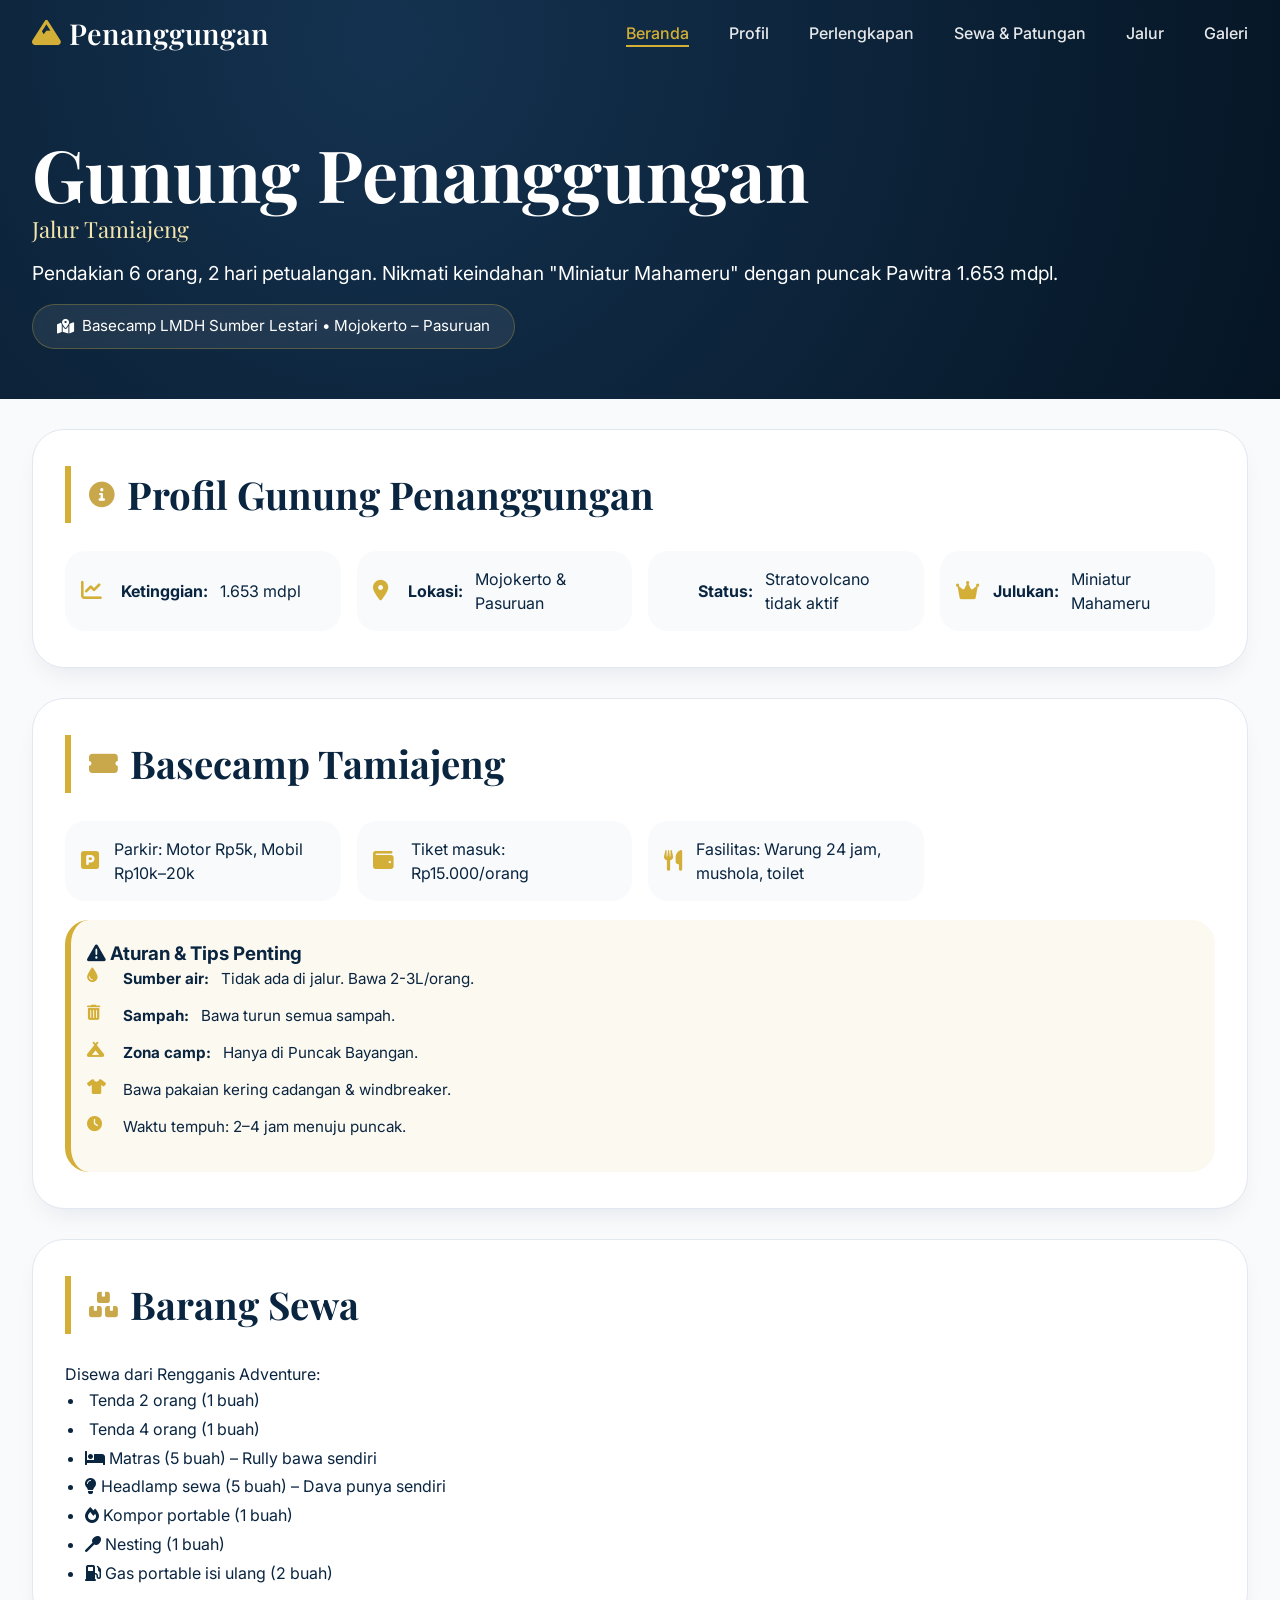
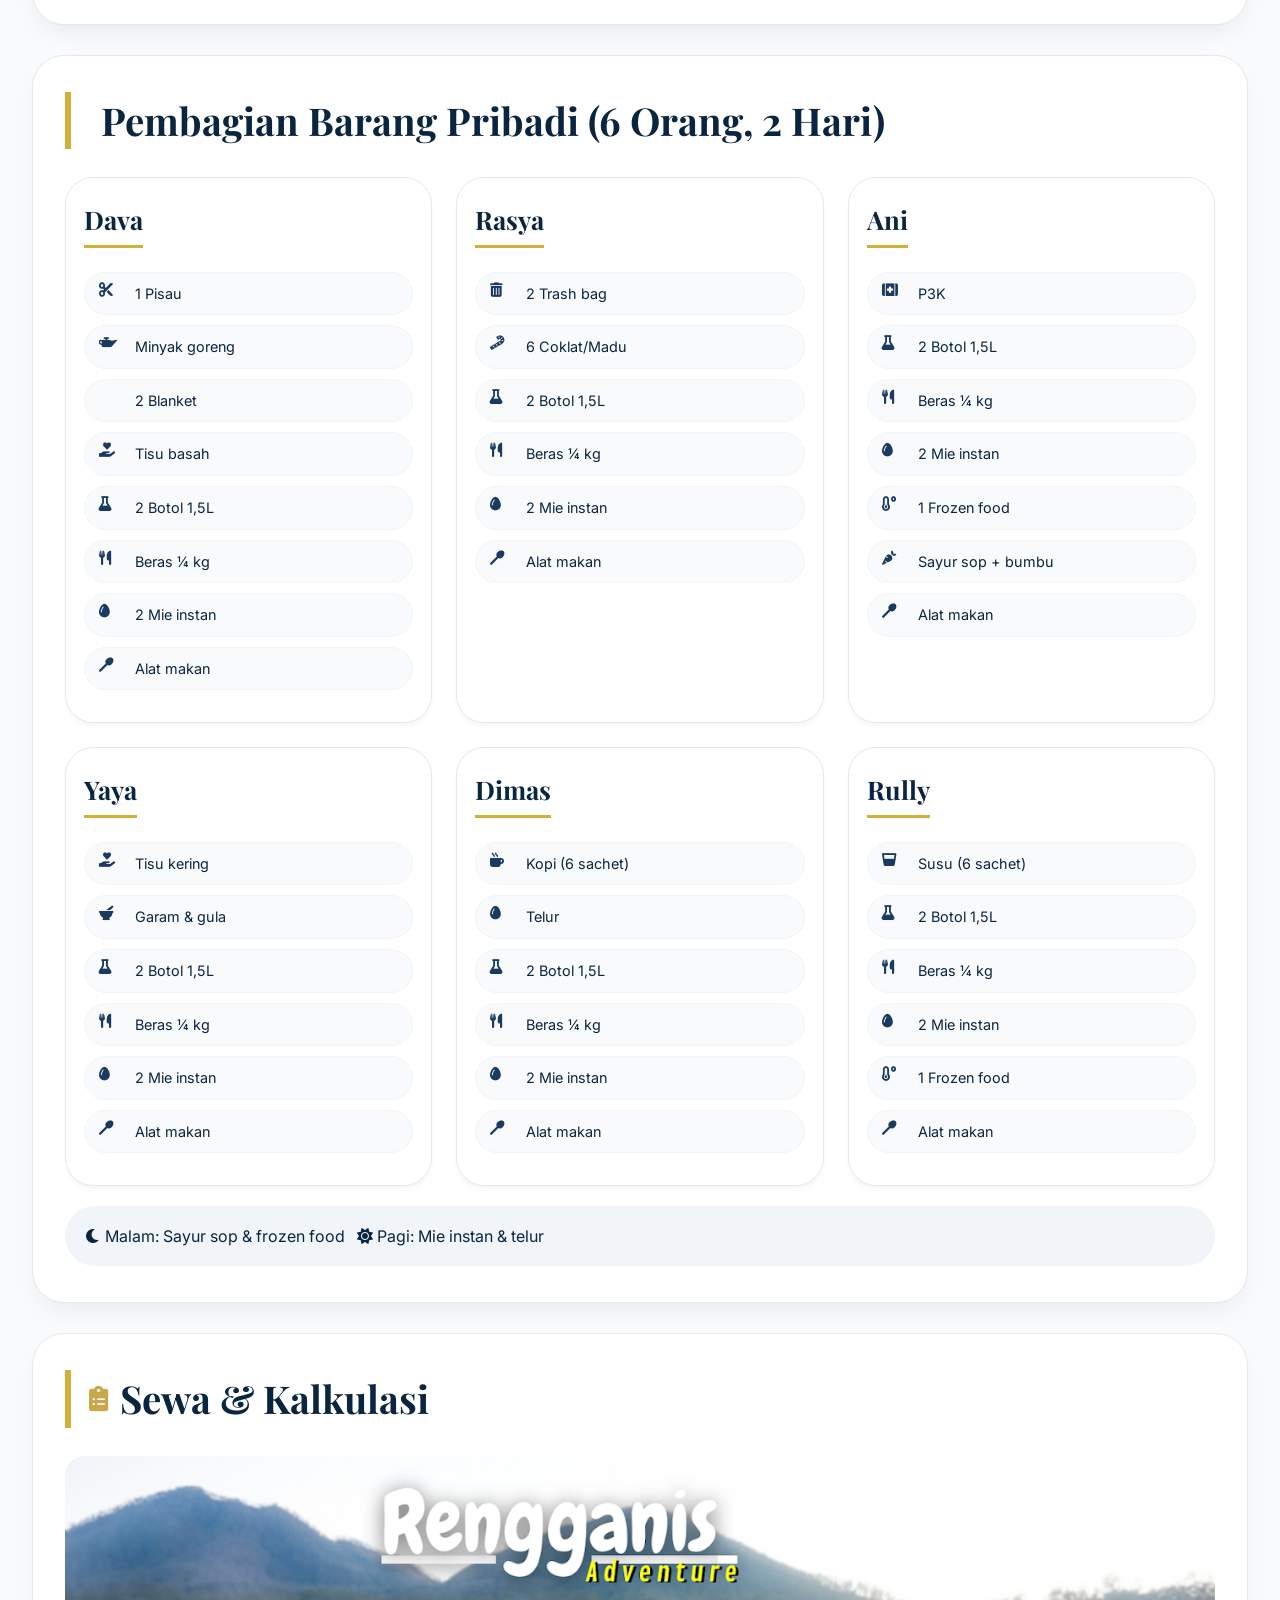
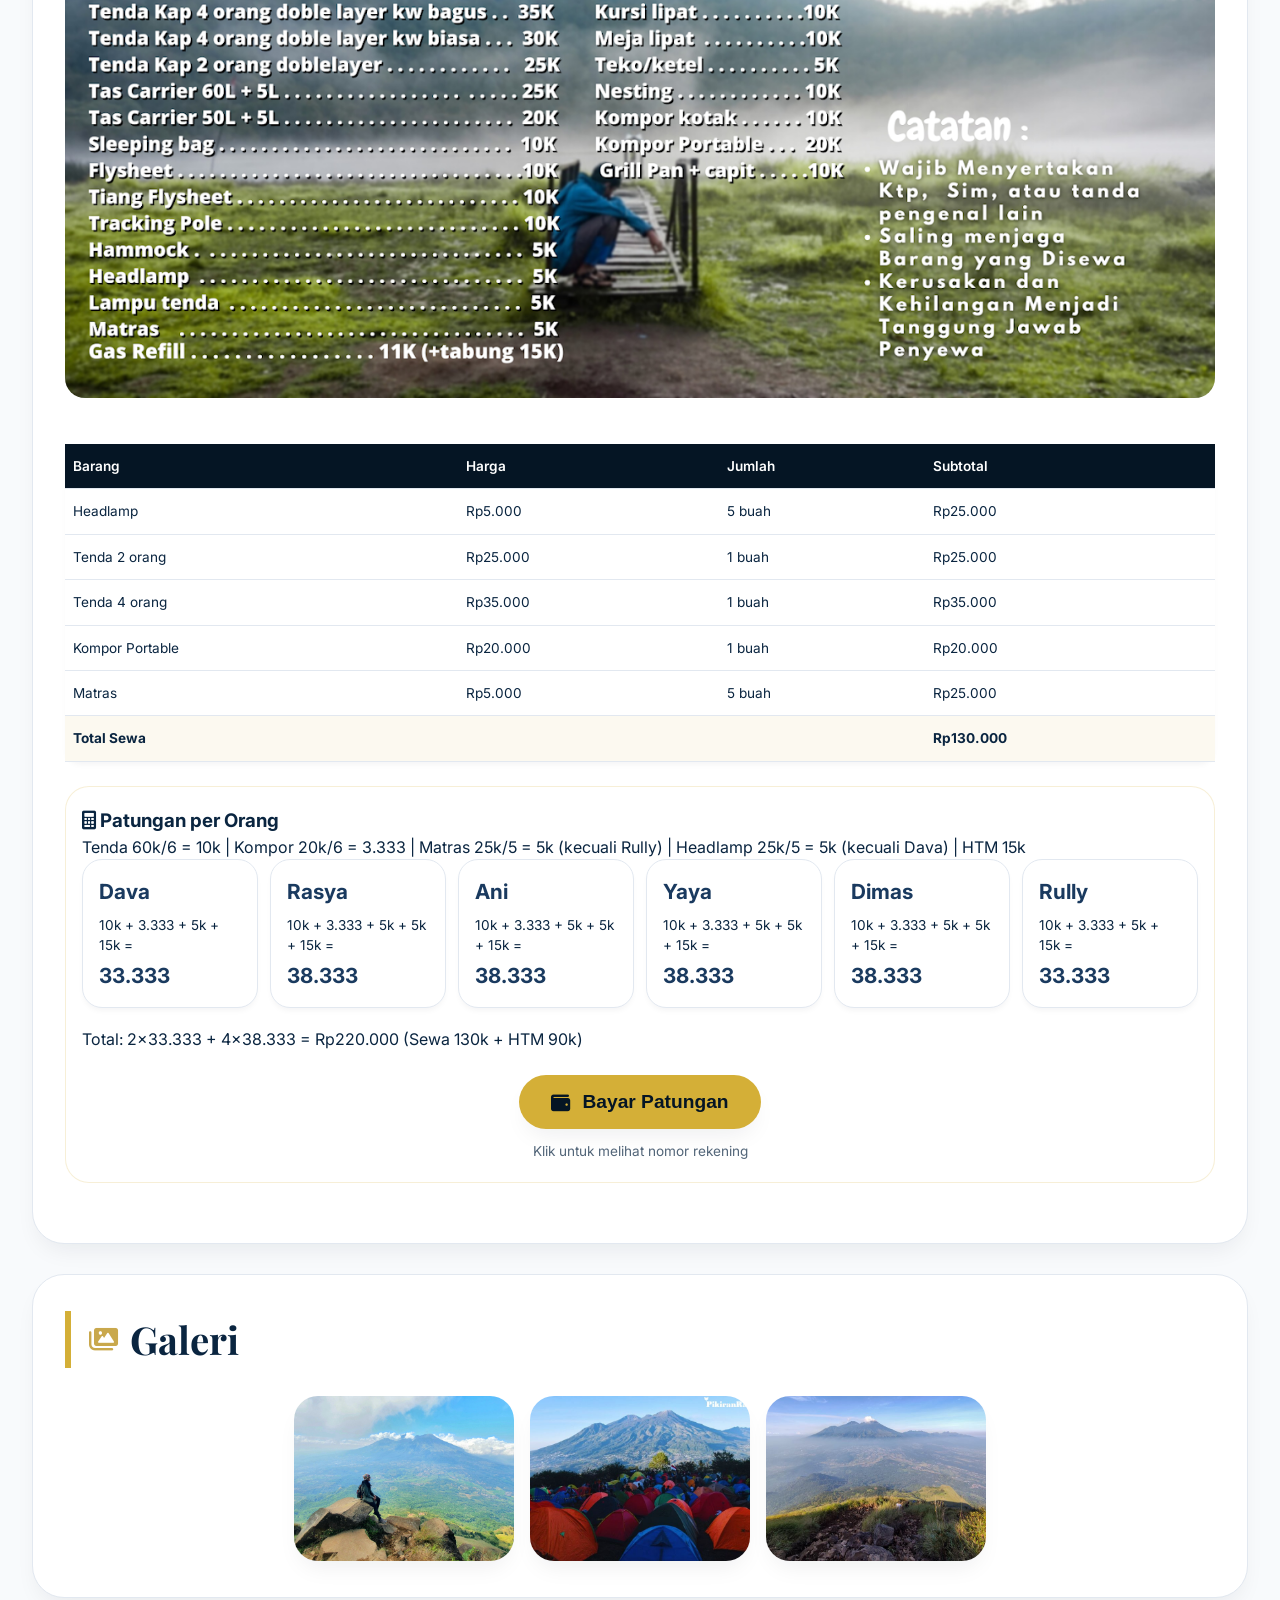
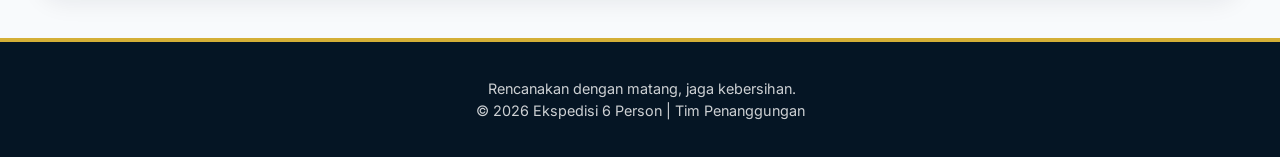
==== commit e7c1116f: "Update index.html" ====
--- a/index.html
+++ b/index.html
@@ -4,6 +4,7 @@
     <meta charset="UTF-8">
     <meta name="viewport" content="width=device-width, initial-scale=1.0">
     <title>Gunung Penanggungan | Jalur Tamiajeng</title>
+    <link rel="icon" type="image/svg+xml" href="data:image/svg+xml,%3Csvg xmlns='http://www.w3.org/2000/svg' viewBox='0 0 100 100'%3E%3Cpolygon points='50,10 90,70 10,70' fill='%23D4AF37'/%3E%3Cpolygon points='50,20 80,65 20,65' fill='%230A2540'/%3E%3C/svg%3E">
     <link rel="stylesheet" href="https://cdnjs.cloudflare.com/ajax/libs/font-awesome/6.0.0-beta3/css/all.min.css">
     <link rel="stylesheet" href="style.css">
 </head>
@@ -36,7 +37,6 @@
     </header>
 
     <main class="container">
-        <!-- Profil Gunung -->
         <section id="profil" class="section">
             <h2 class="section-title"><i class="fas fa-info-circle"></i> Profil Gunung Penanggungan</h2>
             <div class="info-grid">
@@ -47,7 +47,6 @@
             </div>
         </section>
 
-        <!-- Basecamp & Aturan -->
         <section class="section">
             <h2 class="section-title"><i class="fas fa-ticket-alt"></i> Basecamp Tamiajeng</h2>
             <div class="info-grid">
@@ -67,7 +66,6 @@
             </div>
         </section>
 
-        <!-- Barang Sewa -->
         <section class="section">
             <h2 class="section-title"><i class="fas fa-boxes"></i> Barang Sewa</h2>
             <p>Disewa dari Rengganis Adventure:</p>
@@ -82,7 +80,6 @@
             </ul>
         </section>
 
-        <!-- Pembagian Barang Pribadi -->
         <section id="perlengkapan" class="section">
             <h2 class="section-title"><i class="fas fa-backpack"></i> Pembagian Barang Pribadi (6 Orang, 2 Hari)</h2>
             <div class="gear-grid">
@@ -96,7 +93,6 @@
             <div class="meal-plan"><div><i class="fas fa-moon"></i> Malam: Sayur sop & frozen food</div><div><i class="fas fa-sun"></i> Pagi: Mie instan & telur</div></div>
         </section>
 
-        <!-- Sewa & Patungan + Pembayaran -->
         <section id="sewa" class="section">
             <h2 class="section-title"><i class="fas fa-clipboard-list"></i> Sewa & Kalkulasi</h2>
             <img src="pamflet_harga_sewa.jpg" alt="Pamflet Harga" style="max-width:100%; border-radius:20px; margin-bottom:20px;">
@@ -123,18 +119,15 @@
                     <div class="person-cost"><strong>Rully</strong><div class="details">10k + 3.333 + 5k + 15k = <strong>33.333</strong></div></div>
                 </div>
                 <p class="mt-3">Total: 2x33.333 + 4x38.333 = Rp220.000 (Sewa 130k + HTM 90k)</p>
-
-                <!-- Tombol Bayar Patungan -->
                 <div style="text-align: center; margin-top: 24px;">
                     <button id="showPaymentBtn" style="background: var(--gold); color: var(--deep-blue); border: none; padding: 16px 32px; border-radius: 60px; font-size: 1.2rem; font-weight: 700; cursor: pointer; box-shadow: var(--shadow-md); transition: var(--transition); display: inline-flex; align-items: center; gap: 12px;">
                         <i class="fas fa-wallet"></i> Bayar Patungan
                     </button>
-                    <p style="margin-top: 12px; font-size: 0.85rem; opacity: 0.7;">Klik untuk melihat metode pembayaran</p>
-                </div>
-            </div>
-        </section>
-
-        <!-- Galeri -->
+                    <p style="margin-top: 12px; font-size: 0.85rem; opacity: 0.7;">Klik untuk melihat nomor rekening</p>
+                </div>
+            </div>
+        </section>
+
         <section id="galeri" class="section">
             <h2 class="section-title"><i class="fas fa-images"></i> Galeri</h2>
             <div class="gallery">
@@ -152,21 +145,19 @@
         </div>
     </footer>
 
-    <!-- Lightbox Modal -->
     <div id="lightboxModal" class="lightbox-modal">
         <span class="close-lightbox">&times;</span>
         <img class="lightbox-img" id="lightboxImg" alt="preview">
     </div>
 
-    <!-- Modal Pembayaran -->
+    <!-- Modal Pembayaran (Hanya Nomor & Salin) -->
     <div id="paymentModal" class="payment-modal">
         <div class="payment-modal-content">
             <div class="payment-modal-header">
-                <h2><i class="fas fa-hand-holding-usd"></i> Pilih Metode Pembayaran</h2>
+                <h2><i class="fas fa-hand-holding-usd"></i> Nomor Pembayaran</h2>
                 <button class="close-payment-modal">&times;</button>
             </div>
             <div class="payment-methods">
-                <!-- BCA -->
                 <div class="payment-method">
                     <div class="payment-icon"><i class="fas fa-university"></i></div>
                     <div class="payment-info">
@@ -176,10 +167,8 @@
                     </div>
                     <div class="payment-actions">
                         <button onclick="copyToClipboard('6140805619')" class="btn-copy"><i class="far fa-copy"></i> Salin</button>
-                        <a href="https://m.bca.co.id" target="_blank" class="btn-open"><i class="fas fa-external-link-alt"></i> BCA Mobile</a>
-                    </div>
-                </div>
-                <!-- Dana -->
+                    </div>
+                </div>
                 <div class="payment-method">
                     <div class="payment-icon"><i class="fas fa-mobile-alt"></i></div>
                     <div class="payment-info">
@@ -189,10 +178,8 @@
                     </div>
                     <div class="payment-actions">
                         <button onclick="copyToClipboard('6285733525772')" class="btn-copy"><i class="far fa-copy"></i> Salin</button>
-                        <a href="intent://send?phone=6285733525772#Intent;scheme=dana;package=id.dana;end" class="btn-open"><i class="fas fa-external-link-alt"></i> Buka</a>
-                    </div>
-                </div>
-                <!-- ShopeePay -->
+                    </div>
+                </div>
                 <div class="payment-method">
                     <div class="payment-icon"><i class="fas fa-shopping-bag"></i></div>
                     <div class="payment-info">
@@ -202,10 +189,8 @@
                     </div>
                     <div class="payment-actions">
                         <button onclick="copyToClipboard('6285733525772')" class="btn-copy"><i class="far fa-copy"></i> Salin</button>
-                        <a href="shopeepay://send?phone=6285733525772" class="btn-open"><i class="fas fa-external-link-alt"></i> Buka</a>
-                    </div>
-                </div>
-                <!-- GoPay -->
+                    </div>
+                </div>
                 <div class="payment-method">
                     <div class="payment-icon"><i class="fas fa-google"></i></div>
                     <div class="payment-info">
@@ -215,11 +200,10 @@
                     </div>
                     <div class="payment-actions">
                         <button onclick="copyToClipboard('6285733525772')" class="btn-copy"><i class="far fa-copy"></i> Salin</button>
-                        <a href="gopay://send?phone=6285733525772" class="btn-open"><i class="fas fa-external-link-alt"></i> Buka</a>
-                    </div>
-                </div>
-            </div>
-            <p class="payment-note"><i class="fas fa-info-circle"></i> Setelah transfer, konfirmasi ke panitia.</p>
+                    </div>
+                </div>
+            </div>
+            <p class="payment-note"><i class="fas fa-info-circle"></i> Transfer sesuai nominal patungan, lalu konfirmasi.</p>
         </div>
     </div>
 
--- a/style.css
+++ b/style.css
@@ -97,32 +97,28 @@
 /* Payment Modal */
 .payment-modal { display: none; position: fixed; inset: 0; background: rgba(5,21,36,0.8); backdrop-filter: blur(12px); justify-content: center; align-items: center; z-index: 2001; opacity: 0; transition: opacity 0.3s; padding: 16px; }
 .payment-modal.show { display: flex; opacity: 1; }
-.payment-modal-content { background: white; border-radius: 36px; max-width: 500px; width: 100%; max-height: 80vh; overflow-y: auto; box-shadow: 0 30px 50px rgba(0,0,0,0.3); border: 1px solid var(--gold); animation: slideUp 0.3s; }
-@keyframes slideUp { from { transform: translateY(30px); opacity: 0; } to { transform: translateY(0); opacity: 1; } }
+.payment-modal-content { background: white; border-radius: 36px; max-width: 450px; width: 100%; max-height: 80vh; overflow-y: auto; box-shadow: 0 30px 50px rgba(0,0,0,0.3); border: 1px solid var(--gold); }
 .payment-modal-header { display: flex; justify-content: space-between; align-items: center; padding: 24px 24px 16px; border-bottom: 1px solid var(--gray-200); }
 .payment-modal-header h2 { font-family: var(--font-display); font-size: 1.6rem; color: var(--deep-blue); display: flex; align-items: center; gap: 10px; }
 .close-payment-modal { background: none; border: none; font-size: 32px; cursor: pointer; color: var(--gray-600); width: 40px; height: 40px; display: flex; align-items: center; justify-content: center; border-radius: 50%; }
 .close-payment-modal:hover { background: var(--gray-100); }
-.payment-methods { padding: 16px 20px; display: flex; flex-direction: column; gap: 16px; }
+.payment-methods { padding: 16px 20px; display: flex; flex-direction: column; gap: 20px; }
 .payment-method { display: flex; align-items: center; gap: 16px; padding: 16px; background: var(--off-white); border-radius: 24px; border: 1px solid var(--gray-200); flex-wrap: wrap; }
 .payment-method:hover { border-color: var(--gold); }
 .payment-icon { width: 48px; height: 48px; background: white; border-radius: 20px; display: flex; align-items: center; justify-content: center; font-size: 1.8rem; color: var(--deep-blue); }
 .payment-info { flex: 1; min-width: 160px; }
-.payment-info h3 { font-size: 1.2rem; font-weight: 700; }
+.payment-info h3 { font-size: 1.2rem; font-weight: 700; margin-bottom: 4px; }
 .payment-info p { font-size: 0.9rem; opacity: 0.8; }
-.payment-number { font-family: monospace; font-size: 1.1rem; font-weight: 700; letter-spacing: 1px; color: var(--royal-blue); margin-top: 4px; }
+.payment-number { font-family: monospace; font-size: 1.2rem; font-weight: 700; letter-spacing: 1px; color: var(--royal-blue); margin-top: 6px; }
 .payment-actions { display: flex; gap: 8px; flex-wrap: wrap; }
-.btn-copy, .btn-open { padding: 8px 14px; border-radius: 30px; font-size: 0.8rem; font-weight: 600; cursor: pointer; text-decoration: none; display: inline-flex; align-items: center; gap: 6px; border: 1px solid transparent; }
-.btn-copy { background: white; color: var(--deep-blue); border-color: var(--gray-200); }
+.btn-copy { padding: 8px 16px; border-radius: 30px; font-size: 0.8rem; font-weight: 600; cursor: pointer; background: white; color: var(--deep-blue); border: 1px solid var(--gray-200); display: inline-flex; align-items: center; gap: 6px; }
 .btn-copy:hover { background: var(--gray-100); border-color: var(--gold); }
-.btn-open { background: var(--deep-blue); color: white; }
-.btn-open:hover { background: var(--gold); color: var(--deep-blue); }
 .payment-note { padding: 16px 24px 24px; text-align: center; font-size: 0.85rem; opacity: 0.8; border-top: 1px solid var(--gray-200); margin-top: 8px; }
 
 /* Responsive */
 @media (max-width: 480px) {
     .payment-method { flex-direction: column; align-items: flex-start; }
-    .payment-actions { width: 100%; justify-content: flex-end; }
+    .payment-actions { width: 100%; justify-content: flex-start; }
     .sewa-table, .sewa-table thead, .sewa-table tbody, .sewa-table tr, .sewa-table th, .sewa-table td { display: block; width: 100%; }
     .sewa-table thead { display: none; }
     .sewa-table tr { margin-bottom: 16px; border: 1px solid var(--gray-200); border-radius: 16px; background: white; padding: 12px; }
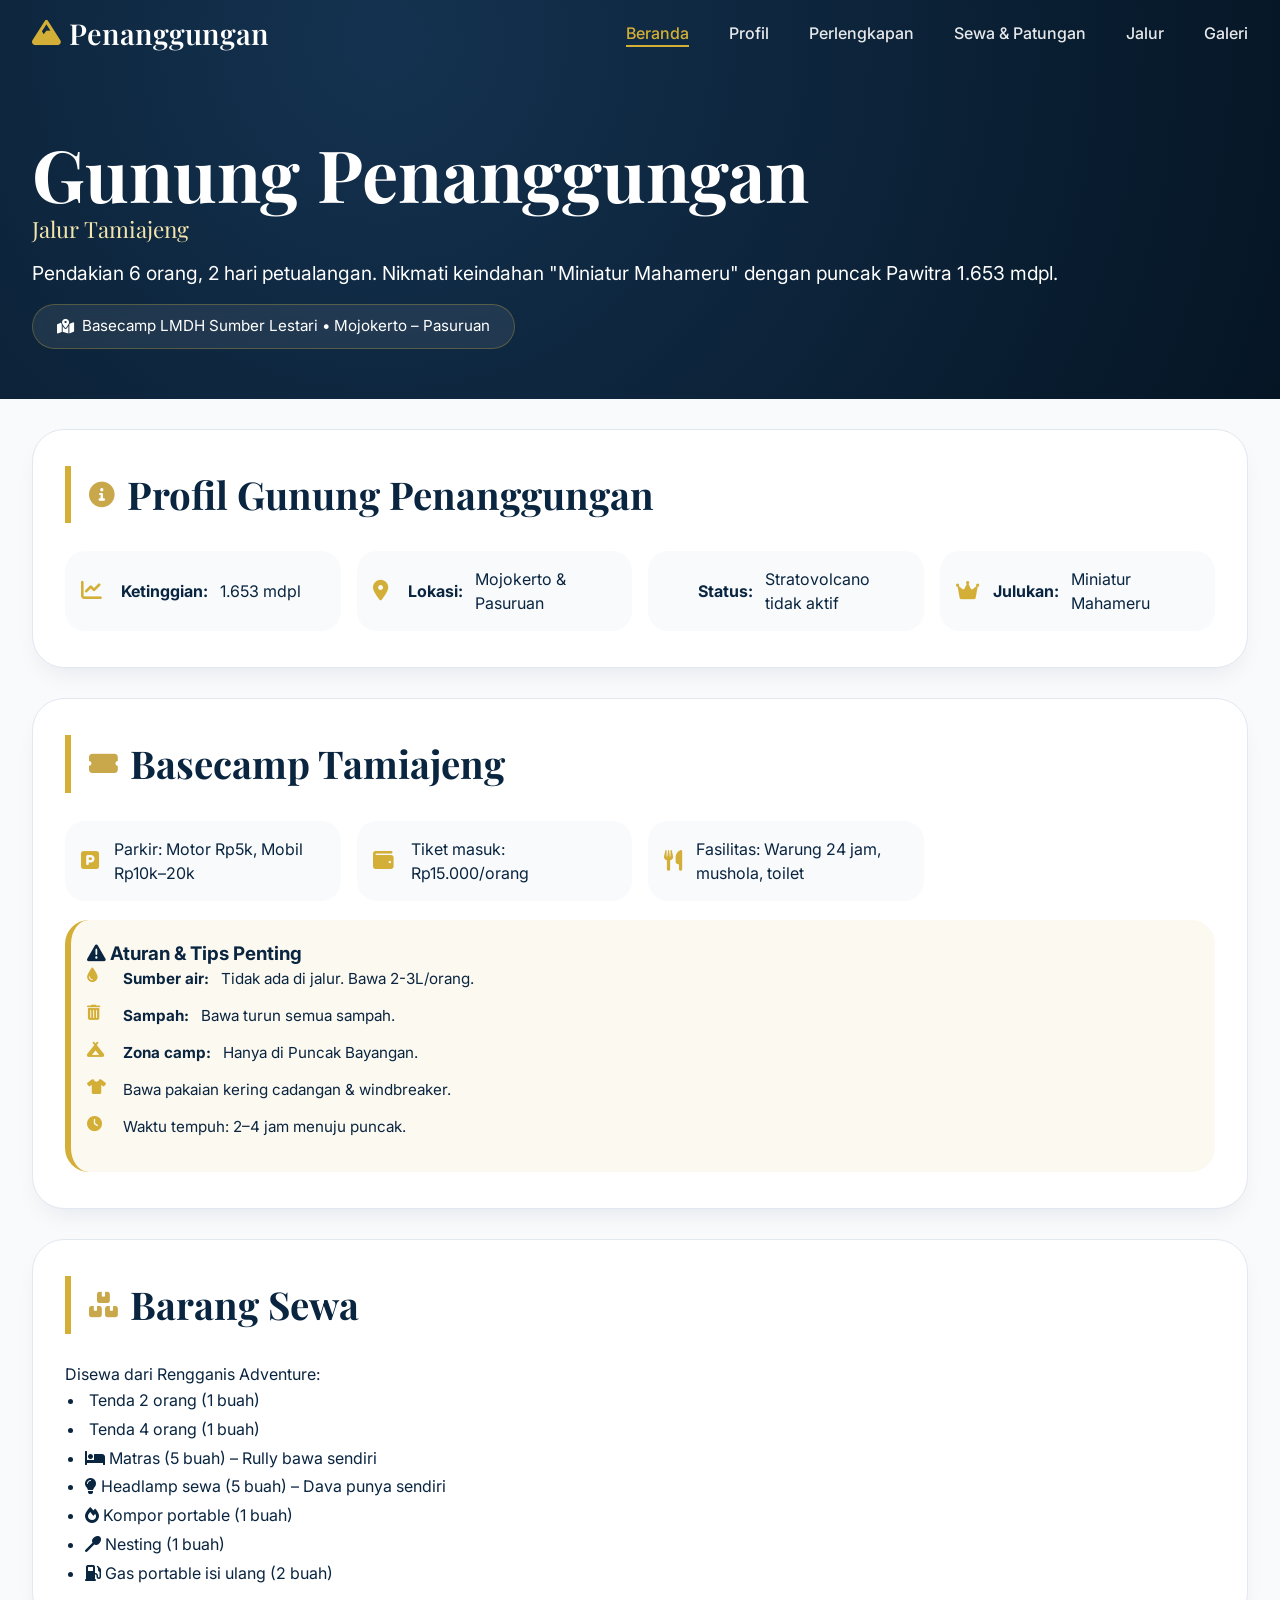
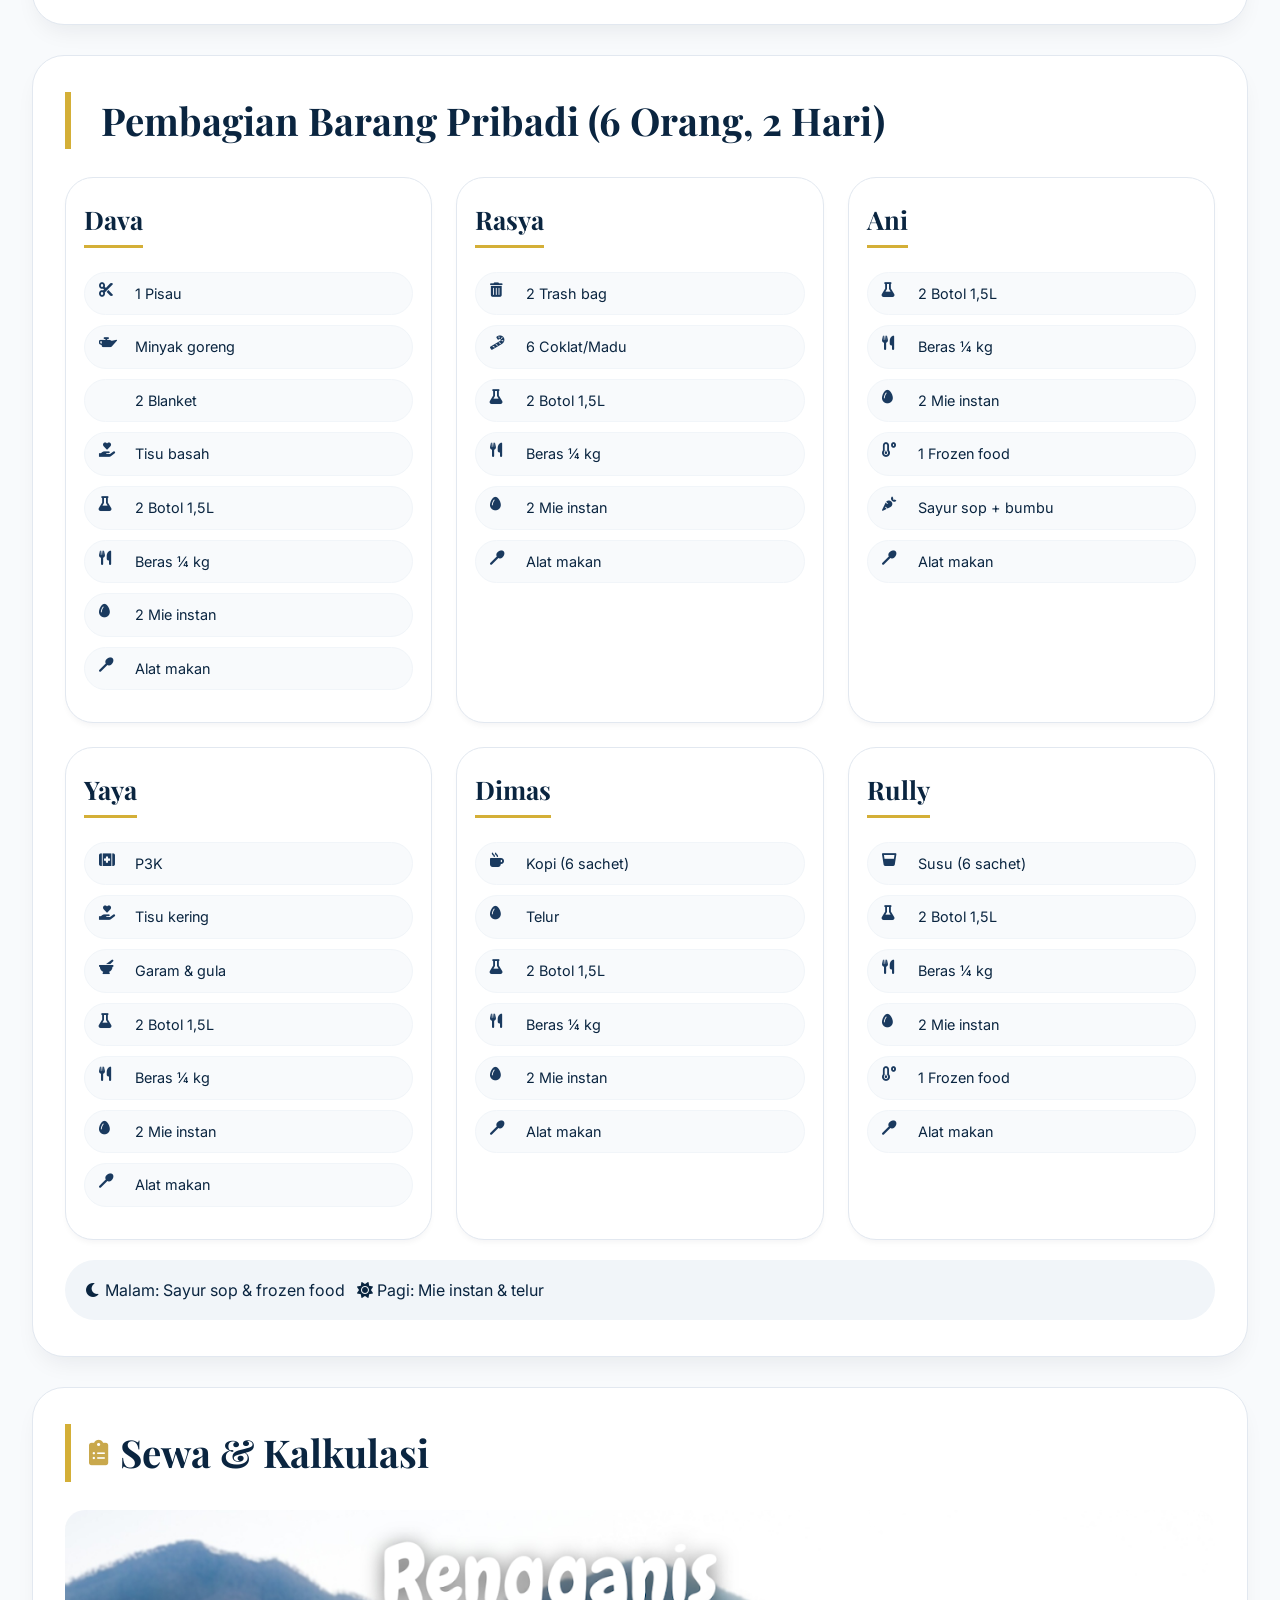
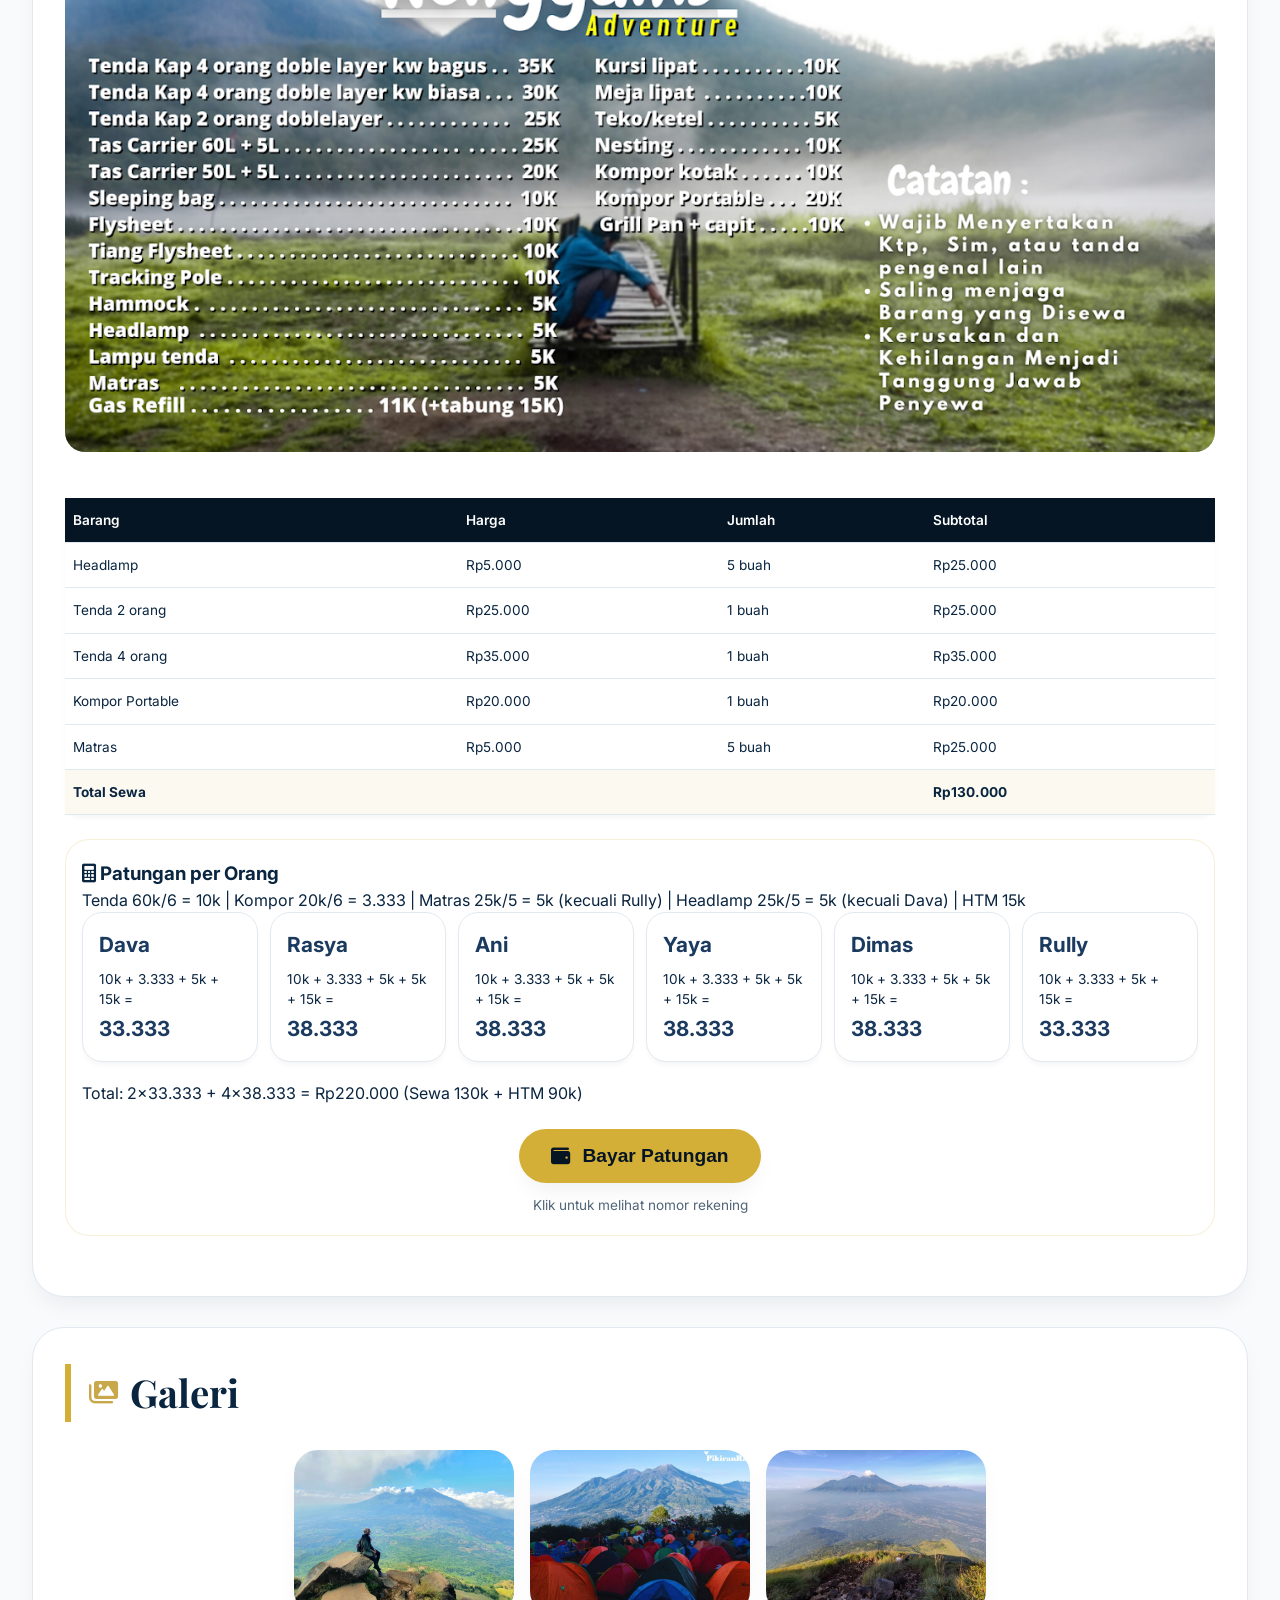
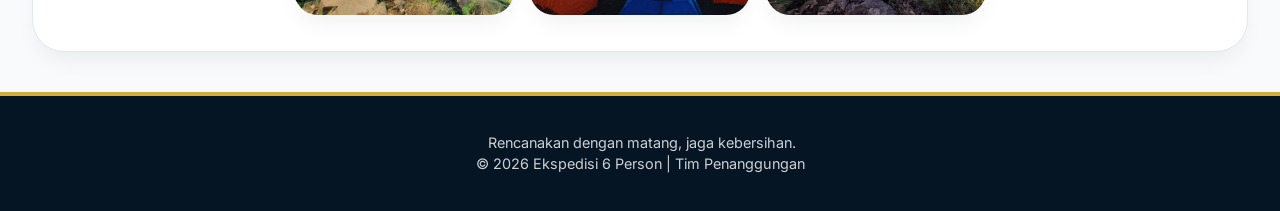
==== commit 54c473bc: "Update index.html" ====
--- a/index.html
+++ b/index.html
@@ -85,8 +85,8 @@
             <div class="gear-grid">
                 <div class="person-card"><h3>Dava</h3><ul><li><i class="fas fa-cut"></i> 1 Pisau</li><li><i class="fas fa-oil-can"></i> Minyak goreng</li><li><i class="fas fa-bag"></i> 2 Blanket</li><li><i class="fas fa-hand-holding-heart"></i> Tisu basah</li><li><i class="fas fa-flask"></i> 2 Botol 1,5L</li><li><i class="fas fa-utensils"></i> Beras ¼ kg</li><li><i class="fas fa-egg"></i> 2 Mie instan</li><li><i class="fas fa-utensil-spoon"></i> Alat makan</li></ul></div>
                 <div class="person-card"><h3>Rasya</h3><ul><li><i class="fas fa-trash-alt"></i> 2 Trash bag</li><li><i class="fas fa-candy-cane"></i> 6 Coklat/Madu</li><li><i class="fas fa-flask"></i> 2 Botol 1,5L</li><li><i class="fas fa-utensils"></i> Beras ¼ kg</li><li><i class="fas fa-egg"></i> 2 Mie instan</li><li><i class="fas fa-utensil-spoon"></i> Alat makan</li></ul></div>
-                <div class="person-card"><h3>Ani</h3><ul><li><i class="fas fa-first-aid"></i> P3K</li><li><i class="fas fa-flask"></i> 2 Botol 1,5L</li><li><i class="fas fa-utensils"></i> Beras ¼ kg</li><li><i class="fas fa-egg"></i> 2 Mie instan</li><li><i class="fas fa-temperature-low"></i> 1 Frozen food</li><li><i class="fas fa-carrot"></i> Sayur sop + bumbu</li><li><i class="fas fa-utensil-spoon"></i> Alat makan</li></ul></div>
-                <div class="person-card"><h3>Yaya</h3><ul><li><i class="fas fa-hand-holding-heart"></i> Tisu kering</li><li><i class="fas fa-mortar-pestle"></i> Garam & gula</li><li><i class="fas fa-flask"></i> 2 Botol 1,5L</li><li><i class="fas fa-utensils"></i> Beras ¼ kg</li><li><i class="fas fa-egg"></i> 2 Mie instan</li><li><i class="fas fa-utensil-spoon"></i> Alat makan</li></ul></div>
+                <div class="person-card"><h3>Ani</h3><ul><li><i class="fas fa-flask"></i> 2 Botol 1,5L</li><li><i class="fas fa-utensils"></i> Beras ¼ kg</li><li><i class="fas fa-egg"></i> 2 Mie instan</li><li><i class="fas fa-temperature-low"></i> 1 Frozen food</li><li><i class="fas fa-carrot"></i> Sayur sop + bumbu</li><li><i class="fas fa-utensil-spoon"></i> Alat makan</li></ul></div>
+                <div class="person-card"><h3>Yaya</h3><ul><li><i class="fas fa-first-aid"></i> P3K</li><li><i class="fas fa-hand-holding-heart"></i> Tisu kering</li><li><i class="fas fa-mortar-pestle"></i> Garam & gula</li><li><i class="fas fa-flask"></i> 2 Botol 1,5L</li><li><i class="fas fa-utensils"></i> Beras ¼ kg</li><li><i class="fas fa-egg"></i> 2 Mie instan</li><li><i class="fas fa-utensil-spoon"></i> Alat makan</li></ul></div>
                 <div class="person-card"><h3>Dimas</h3><ul><li><i class="fas fa-mug-hot"></i> Kopi (6 sachet)</li><li><i class="fas fa-egg"></i> Telur</li><li><i class="fas fa-flask"></i> 2 Botol 1,5L</li><li><i class="fas fa-utensils"></i> Beras ¼ kg</li><li><i class="fas fa-egg"></i> 2 Mie instan</li><li><i class="fas fa-utensil-spoon"></i> Alat makan</li></ul></div>
                 <div class="person-card"><h3>Rully</h3><ul><li><i class="fas fa-glass-whiskey"></i> Susu (6 sachet)</li><li><i class="fas fa-flask"></i> 2 Botol 1,5L</li><li><i class="fas fa-utensils"></i> Beras ¼ kg</li><li><i class="fas fa-egg"></i> 2 Mie instan</li><li><i class="fas fa-temperature-low"></i> 1 Frozen food</li><li><i class="fas fa-utensil-spoon"></i> Alat makan</li></ul></div>
             </div>
